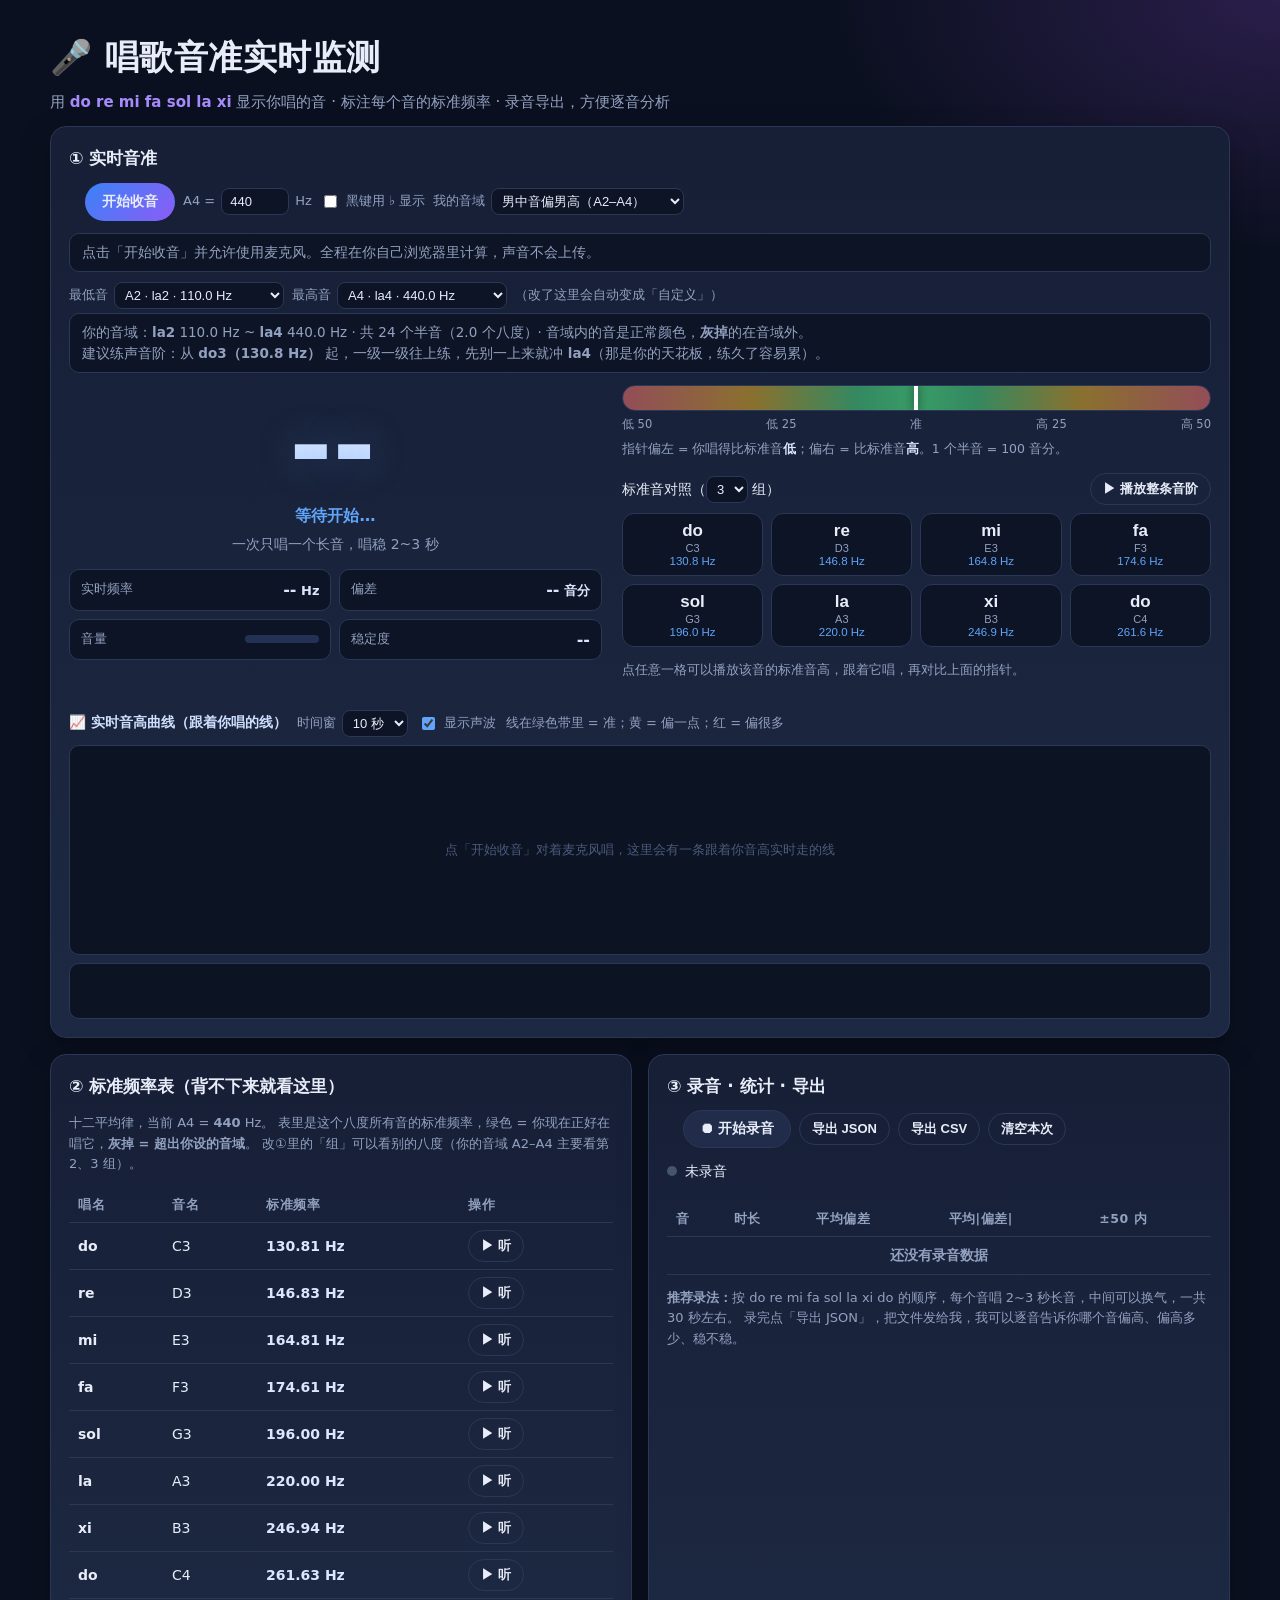
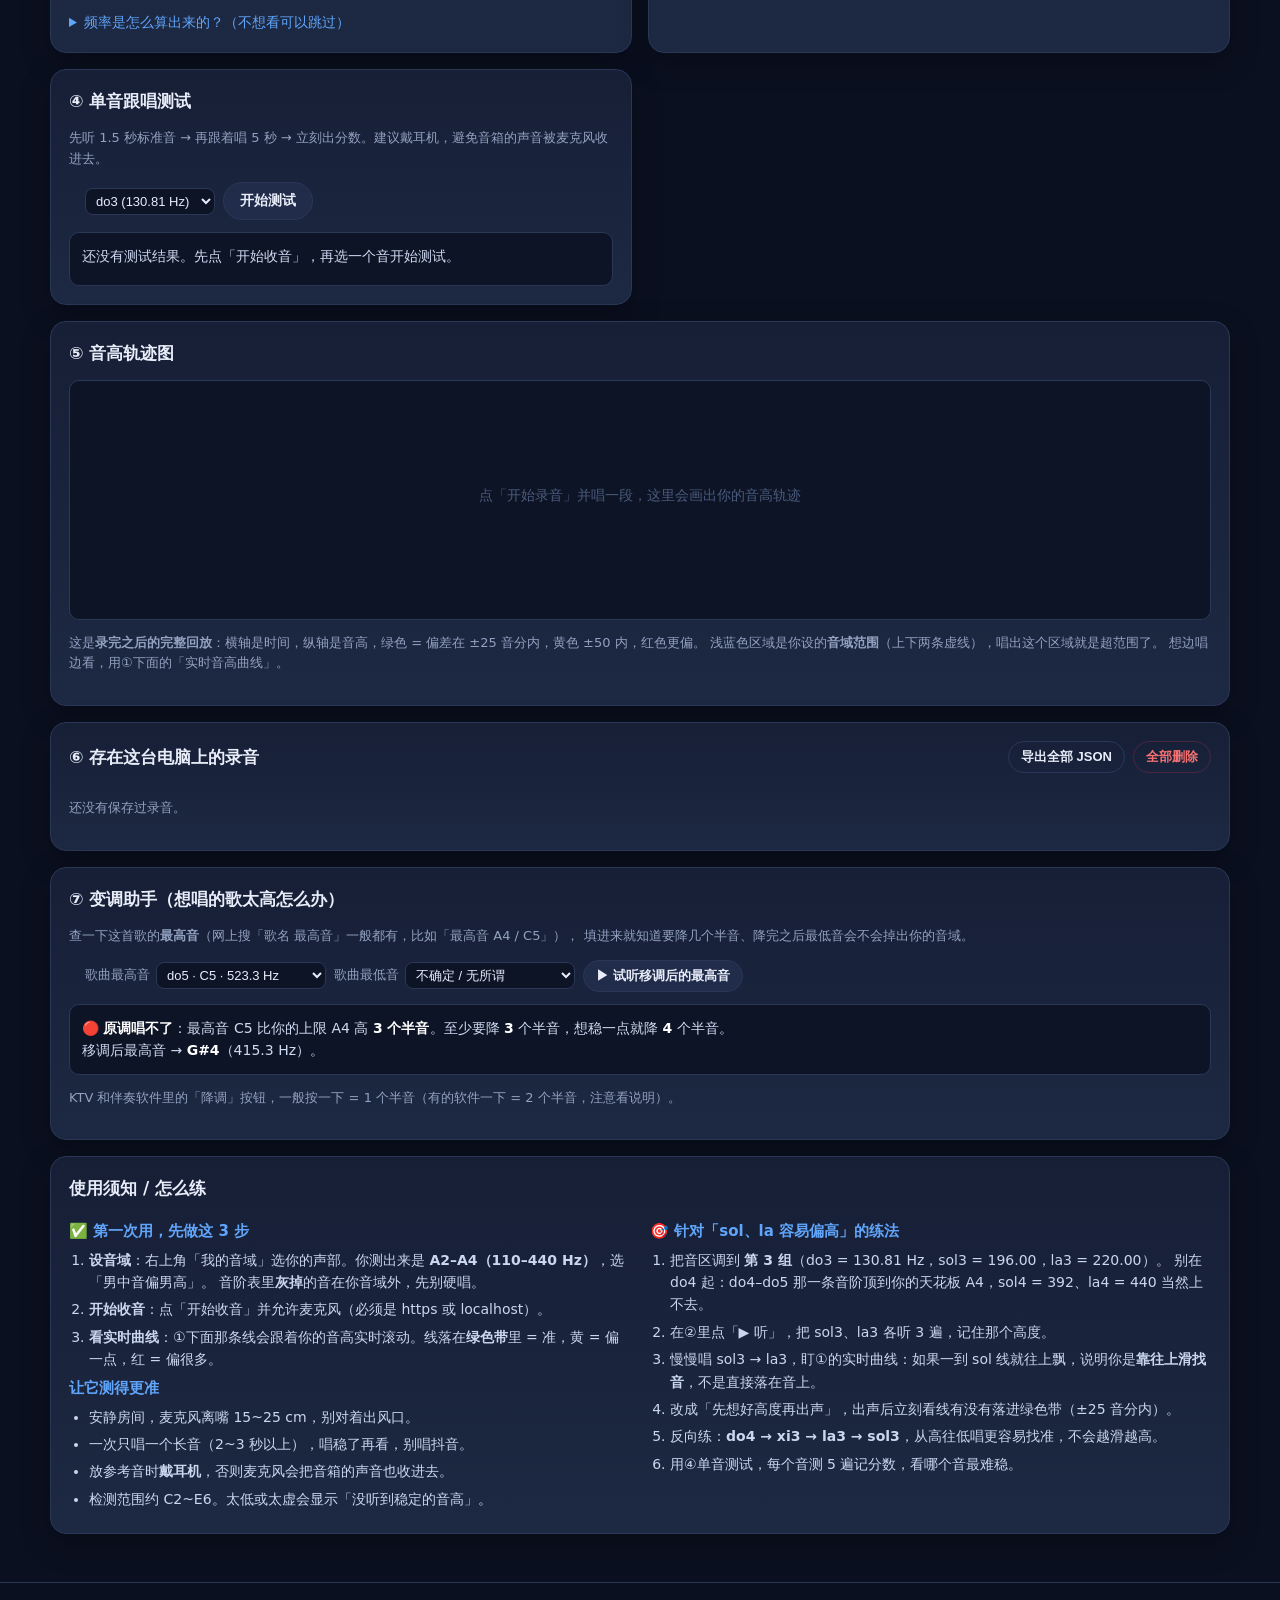
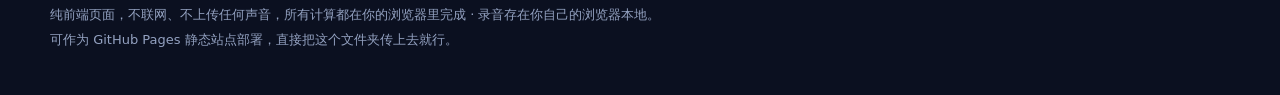
==== index.html @ 67ed0c91 "feat: 变调助手(⑦) + 录音音高范围统计; fix: midiToName 小数返回 NaN" ====
<!doctype html>
<html lang="zh-CN">
<head>
<meta charset="utf-8" />
<meta name="viewport" content="width=device-width, initial-scale=1" />
<title>唱歌音准实时监测 · do re mi 调音器</title>
<meta name="description" content="网页版实时音高检测：用 do re mi fa sol la xi 显示你唱的音、偏差音分和标准频率，可录音、导出数据用于分析音准练习。" />
<link rel="stylesheet" href="style.css" />
</head>
<body>

<header class="site-header">
  <div class="wrap">
    <h1>🎤 唱歌音准实时监测</h1>
    <p class="sub">用 <b>do re mi fa sol la xi</b> 显示你唱的音 · 标注每个音的标准频率 · 录音导出，方便逐音分析</p>
  </div>
</header>

<main class="wrap grid">

  <!-- ============ 实时音准 ============ -->
  <section class="card card--tuner">
    <div class="card-head">
      <h2>① 实时音准</h2>
      <div class="row wrap">
        <button id="micBtn" class="btn btn-primary">开始收音</button>
        <label class="field">A4 = <input id="a4Input" type="number" min="415" max="466" step="1" value="440" /> Hz</label>
        <label class="field checkbox"><input id="flatChk" type="checkbox" /> 黑键用 ♭ 显示</label>
        <label class="field">我的音域 <select id="rangeSel" class="mini-select"></select></label>
      </div>
    </div>

    <p id="micStatus" class="status">点击「开始收音」并允许使用麦克风。全程在你自己浏览器里计算，声音不会上传。</p>

    <div id="rangeCustomRow" class="row wrap range-custom" hidden>
      <label class="field">最低音 <select id="rangeLowSel" class="mini-select"></select></label>
      <label class="field">最高音 <select id="rangeHighSel" class="mini-select"></select></label>
      <span class="muted small">（改了这里会自动变成「自定义」）</span>
    </div>
    <p id="rangeInfo" class="status range-info"></p>

    <div class="tuner-grid">
      <div class="tuner-left">
        <div class="big-note">
          <div class="big-note-main">
            <span id="noteSol" class="sol">--</span>
            <span id="noteOct" class="oct"></span>
          </div>
          <div id="noteLetter" class="letter">等待开始…</div>
          <div id="noteHint" class="hint">一次只唱一个长音，唱稳 2~3 秒</div>
        </div>

        <div class="readouts">
          <div class="readout"><span class="k">实时频率</span><span class="v"><b id="freqVal">--</b> Hz</span></div>
          <div class="readout"><span class="k">偏差</span><span class="v"><b id="centsVal">--</b> 音分</span></div>
          <div class="readout"><span class="k">音量</span><span class="v level"><i id="levelFill"></i></span></div>
          <div class="readout"><span class="k">稳定度</span><span class="v"><b id="confVal">--</b></span></div>
        </div>
      </div>

      <div class="tuner-right">
        <div class="meter">
          <div class="meter-track">
            <div id="needle" class="needle"></div>
          </div>
          <div class="meter-labels"><span>低 50</span><span>低 25</span><span>准</span><span>高 25</span><span>高 50</span></div>
          <p class="meter-tip">指针偏左 = 你唱得比标准音<b>低</b>；偏右 = 比标准音<b>高</b>。1 个半音 = 100 音分。</p>
        </div>

        <div class="ladder-head">
          <span>标准音对照（<select id="octaveSel" class="mini-select"></select> 组）</span>
          <button id="playScaleBtn" class="btn btn-ghost btn-sm">▶ 播放整条音阶</button>
        </div>
        <div id="ladder" class="ladder"></div>
        <p class="muted small">点任意一格可以播放该音的标准音高，跟着它唱，再对比上面的指针。</p>
      </div>
    </div>

    <div class="live-block">
      <div class="live-head">
        <span class="live-title">📈 实时音高曲线（跟着你唱的线）</span>
        <label class="field">时间窗
          <select id="liveWin" class="mini-select">
            <option value="5">5 秒</option>
            <option value="10" selected>10 秒</option>
            <option value="20">20 秒</option>
          </select>
        </label>
        <label class="field checkbox"><input id="scopeChk" type="checkbox" checked /> 显示声波</label>
        <span class="muted small">线在绿色带里 = 准；黄 = 偏一点；红 = 偏很多</span>
      </div>
      <canvas id="liveChart" class="live-chart"></canvas>
      <canvas id="scope" class="scope"></canvas>
    </div>
  </section>

  <!-- ============ 标准频率表 ============ -->
  <section class="card">
    <div class="card-head">
      <h2>② 标准频率表（背不下来就看这里）</h2>
    </div>
    <p class="muted small">十二平均律，当前 A4 = <b id="a4Label">440</b> Hz。
      表里是这个八度所有音的标准频率，绿色 = 你现在正好在唱它，<b>灰掉 = 超出你设的音域</b>。
      改①里的「组」可以看别的八度（你的音域 A2–A4 主要看第 2、3 组）。</p>
    <div class="table-scroll">
      <table class="ref-table">
        <thead><tr><th>唱名</th><th>音名</th><th>标准频率</th><th>操作</th></tr></thead>
        <tbody id="refBody"></tbody>
      </table>
    </div>
    <details class="tip">
      <summary>频率是怎么算出来的？（不想看可以跳过）</summary>
      <p>从 A4 = 440 Hz 出发，每升高一个半音，频率乘以 2 的 1/12 次方（≈1.05946）：</p>
      <p class="mono">f = A4 × 2^((n − 69) / 12)</p>
      <p>其中 n 是 MIDI 音号，中央 C（do）记作 60 号，A4（la）是 69 号。
      所以 <b>do4 = 261.63 Hz</b>，re4 = 293.66 Hz，mi4 = 329.63 Hz，fa4 = 349.23 Hz，
      sol4 = 392.00 Hz，la4 = 440.00 Hz，xi4 = 493.88 Hz，do5 = 523.25 Hz。</p>
      <p>音分（cent）是偏差单位：<b>100 音分 = 1 个半音</b>。
      指针在 ±25 音分以内听起来基本就是准的，±50 音分以内算「接近」。</p>
    </details>
  </section>

  <!-- ============ 录音与统计 ============ -->
  <section class="card">
    <div class="card-head">
      <h2>③ 录音 · 统计 · 导出</h2>
      <div class="row wrap">
        <button id="recBtn" class="btn">⏺ 开始录音</button>
        <button id="jsonBtn" class="btn btn-ghost btn-sm">导出 JSON</button>
        <button id="csvBtn" class="btn btn-ghost btn-sm">导出 CSV</button>
        <button id="clearBtn" class="btn btn-ghost btn-sm">清空本次</button>
      </div>
    </div>

    <div class="rec-status">
      <span id="recDot" class="dot"></span>
      <span id="recText">未录音</span>
      <span id="recCount" class="muted"></span>
    </div>

    <div id="summary" class="summary"></div>

    <div class="table-scroll">
      <table class="stat-table">
        <thead><tr><th>音</th><th>时长</th><th>平均偏差</th><th>平均|偏差|</th><th>±50 内</th></tr></thead>
        <tbody id="statBody"><tr><td colspan="5" class="muted center">还没有录音数据</td></tr></tbody>
      </table>
    </div>

    <p id="statHint" class="muted small"></p>

    <p class="muted small">
      <b>推荐录法：</b>按 do re mi fa sol la xi do 的顺序，每个音唱 2~3 秒长音，中间可以换气，一共 30 秒左右。
      录完点「导出 JSON」，把文件发给我，我可以逐音告诉你哪个音偏高、偏高多少、稳不稳。
    </p>
  </section>

  <!-- ============ 单音跟唱测试 ============ -->
  <section class="card">
    <div class="card-head">
      <h2>④ 单音跟唱测试</h2>
    </div>
    <p class="muted small">先听 1.5 秒标准音 → 再跟着唱 5 秒 → 立刻出分数。建议戴耳机，避免音箱的声音被麦克风收进去。</p>
    <div class="row wrap">
      <select id="pracSel" class="mini-select"></select>
      <button id="pracBtn" class="btn">开始测试</button>
    </div>
    <div id="pracResult" class="prac-result">还没有测试结果。先点「开始收音」，再选一个音开始测试。</div>
  </section>

  <!-- ============ 轨迹图 ============ -->
  <section class="card card--wide">
    <div class="card-head">
      <h2>⑤ 音高轨迹图</h2>
      <span id="chartInfo" class="muted small"></span>
    </div>
    <canvas id="chart" class="chart"></canvas>
    <p class="muted small">这是<b>录完之后的完整回放</b>：横轴是时间，纵轴是音高，绿色 = 偏差在 ±25 音分内，黄色 ±50 内，红色更偏。
      浅蓝色区域是你设的<b>音域范围</b>（上下两条虚线），唱出这个区域就是超范围了。
      想边唱边看，用①下面的「实时音高曲线」。</p>
  </section>

  <!-- ============ 本地记录 ============ -->
  <section class="card card--wide">
    <div class="card-head">
      <h2>⑥ 存在这台电脑上的录音</h2>
      <div class="row">
        <button id="dlAllBtn" class="btn btn-ghost btn-sm">导出全部 JSON</button>
        <button id="delAllBtn" class="btn btn-ghost btn-sm danger">全部删除</button>
      </div>
    </div>
    <div id="sessions" class="sessions"></div>
  </section>

  <!-- ============ 变调助手 ============ -->
  <section class="card card--wide">
    <div class="card-head">
      <h2>⑦ 变调助手（想唱的歌太高怎么办）</h2>
    </div>
    <p class="muted small">查一下这首歌的<b>最高音</b>（网上搜「歌名 最高音」一般都有，比如「最高音 A4 / C5」），
      填进来就知道要降几个半音、降完之后最低音会不会掉出你的音域。</p>
    <div class="row wrap">
      <label class="field">歌曲最高音 <select id="songHighSel" class="mini-select"></select></label>
      <label class="field">歌曲最低音 <select id="songLowSel" class="mini-select"></select></label>
      <button id="shiftPlayBtn" class="btn btn-sm">▶ 试听移调后的最高音</button>
    </div>
    <div id="shiftOut" class="prac-result">先在上面选这首歌的最高音。</div>
    <p class="muted small">KTV 和伴奏软件里的「降调」按钮，一般按一下 = 1 个半音（有的软件一下 = 2 个半音，注意看说明）。</p>
  </section>

  <!-- ============ 说明 ============ -->
  <section class="card card--wide">
    <div class="card-head"><h2>使用须知 / 怎么练</h2></div>
    <div class="cols">
      <div>
        <h3>✅ 第一次用，先做这 3 步</h3>
        <ol>
          <li><b>设音域</b>：右上角「我的音域」选你的声部。你测出来是 <b>A2–A4（110–440 Hz）</b>，选「男中音偏男高」。
              音阶表里<b>灰掉</b>的音在你音域外，先别硬唱。</li>
          <li><b>开始收音</b>：点「开始收音」并允许麦克风（必须是 https 或 localhost）。</li>
          <li><b>看实时曲线</b>：①下面那条线会跟着你的音高实时滚动。线落在<b>绿色带</b>里 = 准，黄 = 偏一点，红 = 偏很多。</li>
        </ol>
        <h3>让它测得更准</h3>
        <ul>
          <li>安静房间，麦克风离嘴 15~25 cm，别对着出风口。</li>
          <li>一次只唱一个长音（2~3 秒以上），唱稳了再看，别唱抖音。</li>
          <li>放参考音时<b>戴耳机</b>，否则麦克风会把音箱的声音也收进去。</li>
          <li>检测范围约 C2~E6。太低或太虚会显示「没听到稳定的音高」。</li>
        </ul>
      </div>
      <div>
        <h3>🎯 针对「sol、la 容易偏高」的练法</h3>
        <ol>
          <li>把音区调到 <b>第 3 组</b>（do3 = 130.81 Hz，sol3 = 196.00，la3 = 220.00）。
              别在 do4 起：do4–do5 那一条音阶顶到你的天花板 A4，sol4 = 392、la4 = 440 当然上不去。</li>
          <li>在②里点「▶ 听」，把 sol3、la3 各听 3 遍，记住那个高度。</li>
          <li>慢慢唱 sol3 → la3，盯①的实时曲线：如果一到 sol 线就往上飘，说明你是<b>靠往上滑找音</b>，不是直接落在音上。</li>
          <li>改成「先想好高度再出声」，出声后立刻看线有没有落进绿色带（±25 音分内）。</li>
          <li>反向练：<b>do4 → xi3 → la3 → sol3</b>，从高往低唱更容易找准，不会越滑越高。</li>
          <li>用④单音测试，每个音测 5 遍记分数，看哪个音最难稳。</li>
        </ol>
      </div>
    </div>
  </section>

</main>

<footer class="site-footer">
  <div class="wrap">
    <p>纯前端页面，不联网、不上传任何声音，所有计算都在你的浏览器里完成 · 录音存在你自己的浏览器本地。</p>
    <p class="muted small">可作为 GitHub Pages 静态站点部署，直接把这个文件夹传上去就行。</p>
  </div>
</footer>

<script src="js/pitch.js"></script>
<script src="js/app.js"></script>
</body>
</html>
---- style.css ----
/* ===== 基础 ===== */
:root {
  --bg: #0b1020;
  --bg-soft: #121a2e;
  --card: #161f36;
  --card-2: #1d2842;
  --line: #2b3757;
  --text: #e8edf9;
  --muted: #93a1c0;
  --ok: #4ade80;
  --warn: #fbbf24;
  --bad: #f87171;
  --accent: #60a5fa;
  --accent-2: #a78bfa;
  --radius: 16px;
}
* { box-sizing: border-box; }
html, body { margin: 0; padding: 0; }
body {
  background: radial-gradient(1200px 600px at 15% -10%, #1c2950 0%, transparent 55%),
              radial-gradient(900px 500px at 100% 0%, #2a1e4a 0%, transparent 50%),
              var(--bg);
  color: var(--text);
  font-family: "Segoe UI", "Microsoft YaHei", system-ui, -apple-system, "PingFang SC", sans-serif;
  line-height: 1.6;
  -webkit-text-size-adjust: 100%;
}
.wrap { width: min(1180px, 100% - 32px); margin-inline: auto; }

.site-header { padding: 30px 0 12px; }
.site-header h1 { margin: 0 0 6px; font-size: clamp(22px, 3.4vw, 34px); letter-spacing: .5px; }
.site-header .sub { margin: 0; color: var(--muted); font-size: 15px; }
.site-header .sub b { color: var(--accent-2); }

.grid { display: grid; grid-template-columns: repeat(2, minmax(0, 1fr)); gap: 16px; padding-bottom: 40px; }
.card--tuner { grid-column: 1 / -1; }
.card--wide { grid-column: 1 / -1; }

.card {
  background: linear-gradient(180deg, var(--card) 0%, var(--card-2) 100%);
  border: 1px solid var(--line);
  border-radius: var(--radius);
  padding: 18px;
  box-shadow: 0 10px 30px rgba(0, 0, 0, .28);
}
.card-head { display: flex; align-items: center; justify-content: space-between; gap: 10px; flex-wrap: wrap; margin-bottom: 12px; }
.card-head h2 { margin: 0; font-size: 17px; }
h3 { font-size: 15px; margin: 4px 0 6px; color: var(--accent); }

.row { display: flex; align-items: center; gap: 8px; }
.row.wrap { flex-wrap: wrap; }
.muted { color: var(--muted); }
.small { font-size: 13px; }
.center { text-align: center; }
.mono { font-family: ui-monospace, Consolas, monospace; background: #0d1425; padding: 8px 10px; border-radius: 8px; }

/* ===== 按钮 / 输入 ===== */
.btn {
  appearance: none; border: 1px solid var(--line); background: #202c4a; color: var(--text);
  padding: 9px 16px; border-radius: 999px; font-size: 14px; font-weight: 600; cursor: pointer;
  transition: .16s; white-space: nowrap;
}

.btn:hover { background: #2a3757; transform: translateY(-1px); }
.btn:active { transform: translateY(0); }
.btn:disabled { opacity: .5; cursor: not-allowed; transform: none; }
.btn-primary { background: linear-gradient(135deg, #3b82f6, #8b5cf6); border-color: transparent; }
.btn-primary:hover { background: linear-gradient(135deg, #4f8df8, #9a72f8); }
.btn-primary.on { background: linear-gradient(135deg, #ef4444, #f97316); }
.btn-ghost { background: transparent; }
.btn-ghost:hover { background: #223054; }
.btn-sm { padding: 6px 12px; font-size: 13px; }
.btn.danger { color: var(--bad); border-color: #4a2740; }
button.recording { background: linear-gradient(135deg, #ef4444, #f97316); border-color: transparent; }

.field { font-size: 13px; color: var(--muted); display: inline-flex; align-items: center; gap: 6px; }
.field input[type="number"] {
  width: 68px; background: #0d1425; border: 1px solid var(--line); color: var(--text);
  border-radius: 8px; padding: 5px 8px; font-size: 13px;
}
.field.checkbox { cursor: pointer; }
input[type="checkbox"] { accent-color: var(--accent); }
select {
  background: #0d1425; border: 1px solid var(--line); color: var(--text);
  border-radius: 8px; padding: 6px 8px; font-size: 14px;
}
.mini-select { padding: 4px 6px; font-size: 13px; }
.tip { margin-top: 12px; }
.tip summary { cursor: pointer; color: var(--accent); font-size: 14px; }
.tip p { margin: 8px 0; font-size: 14px; color: #c7d2e8; }

/* ===== 音准区 ===== */
.status {
  margin: 0 0 12px; font-size: 13.5px; color: var(--muted);
  background: #0d1425; border: 1px solid var(--line); border-radius: 10px; padding: 8px 12px;
}
.tuner-grid { display: grid; grid-template-columns: minmax(0, 0.95fr) minmax(0, 1.05fr); gap: 20px; }
.big-note { text-align: center; padding: 8px 0 4px; }
.big-note-main { display: flex; align-items: baseline; justify-content: center; gap: 6px; }
.sol {
  font-size: clamp(58px, 12vw, 104px); font-weight: 800; line-height: 1;
  background: linear-gradient(180deg, #ffffff, #9fc4ff);
  -webkit-background-clip: text; background-clip: text; color: transparent;
  text-shadow: 0 0 42px rgba(96, 165, 250, .28);
}
.oct { font-size: clamp(20px, 4vw, 34px); color: var(--muted); font-weight: 700; }
.letter { font-size: 16px; color: var(--accent); font-weight: 600; margin-top: 6px; }
.hint { font-size: 14px; color: var(--muted); margin-top: 4px; min-height: 22px; }

.readouts { display: grid; grid-template-columns: 1fr 1fr; gap: 8px; margin-top: 10px; }
.readout {
  background: #0d1425; border: 1px solid var(--line); border-radius: 10px;
  padding: 7px 11px; display: flex; justify-content: space-between; align-items: center; font-size: 13px;
}
.readout .k { color: var(--muted); }
.readout .v { font-weight: 700; color: #dbe6ff; }
.readout .v b { font-size: 16px; }
#centsVal.v-ok, .v-ok { color: var(--ok) !important; }
#centsVal.v-warn, .v-warn { color: var(--warn) !important; }
#centsVal.v-bad, .v-bad { color: var(--bad) !important; }
.level { display: inline-block; width: 74px; height: 8px; background: #223154; border-radius: 999px; overflow: hidden; }
.level i { display: block; height: 100%; width: 0%; background: #64748b; transition: width .08s linear, background .2s; }

/* 指针表 */
.meter { margin-bottom: 14px; }
.meter-track {
  position: relative; height: 26px; border-radius: 999px; border: 1px solid var(--line);
  background: linear-gradient(90deg,
     rgba(248,113,113,.55) 0%, rgba(251,191,36,.5) 22%, rgba(74,222,128,.55) 40%,
     rgba(74,222,128,.65) 50%, rgba(74,222,128,.55) 60%, rgba(251,191,36,.5) 78%, rgba(248,113,113,.55) 100%);
  overflow: hidden;
}
.meter-track::after {
  content: ""; position: absolute; left: 50%; top: 0; bottom: 0; width: 2px;
  background: rgba(255,255,255,.75); transform: translateX(-50%);
}
.needle {
  position: absolute; top: -3px; bottom: -3px; width: 4px; border-radius: 4px;
  background: #fff; box-shadow: 0 0 10px rgba(0,0,0,.6); left: 50%; transform: translateX(-50%);
  transition: left .09s linear, background .18s;
}
.needle.ok { background: var(--ok); }
.needle.warn { background: var(--warn); }
.needle.bad { background: var(--bad); }
.meter-labels { display: flex; justify-content: space-between; font-size: 11.5px; color: var(--muted); margin-top: 4px; }
.meter-tip { font-size: 12.5px; color: var(--muted); margin: 6px 0 0; }
.meter-tip b { color: #dbe6ff; }

/* 音阶格子 */
.ladder-head { display: flex; align-items: center; justify-content: space-between; gap: 8px; flex-wrap: wrap; font-size: 14px; margin-bottom: 8px; }
.ladder { display: grid; grid-template-columns: repeat(4, minmax(0, 1fr)); gap: 8px; }
.lad {
  cursor: pointer; border: 1px solid var(--line); background: #0d1425; color: var(--text);
  border-radius: 12px; padding: 8px 4px; display: flex; flex-direction: column; align-items: center; gap: 1px;
  transition: .15s;
}
.lad b { font-size: 17px; line-height: 1.1; }
.lad span { font-size: 11px; color: var(--muted); }
.lad em { font-size: 11.5px; color: var(--accent); font-style: normal; }
.lad:hover { background: #16223d; border-color: var(--accent); transform: translateY(-2px); }
.lad.on {
  background: linear-gradient(160deg, rgba(74,222,128,.22), rgba(96,165,250,.16));
  border-color: var(--ok); box-shadow: 0 0 0 1px rgba(74,222,128,.35), 0 6px 18px rgba(74,222,128,.14);
}
.lad.flash { border-color: var(--accent-2); }

/* ===== 表格 ===== */
.table-scroll { overflow-x: auto; margin-top: 10px; }
table { width: 100%; border-collapse: collapse; font-size: 14px; }
th, td { text-align: left; padding: 7px 9px; border-bottom: 1px solid var(--line); white-space: nowrap; }
th { color: var(--muted); font-weight: 600; font-size: 12.5px; text-transform: uppercase; letter-spacing: .04em; }
tr.on td { background: rgba(74,222,128,.14); }
.ref-table td:nth-child(3) { font-variant-numeric: tabular-nums; color: #dbe6ff; font-weight: 600; }
.stat-table td:first-child { font-weight: 700; }

.bar { display: inline-block; vertical-align: middle; width: 68px; height: 8px; border-radius: 999px; background: #223154; position: relative; overflow: hidden; }
.bar i { position: absolute; top: 0; bottom: 0; }

/* ===== 录音 ===== */
.rec-status { display: flex; align-items: center; gap: 8px; font-size: 14px; margin-bottom: 10px; }
.dot { width: 10px; height: 10px; border-radius: 50%; background: #475569; display: inline-block; }
.dot.live { background: var(--bad); box-shadow: 0 0 0 0 rgba(248,113,113,.7); animation: pulse 1.4s infinite; }
@keyframes pulse { 0% { box-shadow: 0 0 0 0 rgba(248,113,113,.65);} 100% { box-shadow: 0 0 0 12px rgba(248,113,113,0);} }

.summary { display: grid; grid-template-columns: repeat(auto-fit, minmax(110px, 1fr)); gap: 8px; margin-bottom: 10px; }
.sum-item { background: #0d1425; border: 1px solid var(--line); border-radius: 10px; padding: 8px 10px; }
.sum-item .k { font-size: 11.5px; color: var(--muted); display: block; }
.sum-item .v { font-size: 17px; font-weight: 700; }
.sum-item .v.good { color: var(--ok); }
.sum-item .v.warn { color: var(--warn); }
.sum-item .v.bad { color: var(--bad); }

.prac-result {
  margin-top: 12px; background: #0d1425; border: 1px solid var(--line); border-radius: 10px;
  padding: 12px; font-size: 14px; color: #cfdaf3; min-height: 54px;
}
.prac-result .score { font-size: 26px; font-weight: 800; color: var(--accent-2); }
.prac-result b { color: #fff; }

.chart { width: 100%; height: 240px; display: block; border-radius: 10px; background: #0d1425; border: 1px solid var(--line); }

/* ===== 本地记录 ===== */
.sessions { display: grid; gap: 8px; }
.session-item {
  display: flex; align-items: center; justify-content: space-between; gap: 10px; flex-wrap: wrap;
  background: #0d1425; border: 1px solid var(--line); border-radius: 10px; padding: 9px 12px; font-size: 13.5px;
}
.session-item .meta { color: var(--muted); font-size: 12.5px; }

.cols { display: grid; grid-template-columns: 1fr 1fr; gap: 20px; }
.cols ul, .cols ol { margin: 0; padding-left: 20px; font-size: 14px; color: #cbd6ef; }
.cols li { margin: 5px 0; }

.site-footer { border-top: 1px solid var(--line); padding: 18px 0 40px; margin-top: 8px; }
.site-footer p { margin: 4px 0; font-size: 13px; color: var(--muted); }

@media (max-width: 860px) {
  .grid { grid-template-columns: minmax(0, 1fr); }
  .tuner-grid { grid-template-columns: minmax(0, 1fr); }
  .cols { grid-template-columns: minmax(0, 1fr); }
  .ladder { grid-template-columns: repeat(4, minmax(0, 1fr)); }
  .chart { height: 200px; }
}
@media (max-width: 420px) {
  .readouts { grid-template-columns: 1fr; }
  .ladder { grid-template-columns: repeat(2, minmax(0, 1fr)); }
}
/* ===== 音域相关 ===== */
.range-info { margin-top: -4px; line-height: 1.55; }
.range-custom { margin: -2px 0 8px; }
.lad.out { opacity: .42; }
.lad.out:hover { opacity: .8; }
.out-tag { font-size: 10px; color: var(--bad); font-style: normal; line-height: 1.2; }
tr.out td { opacity: .42; }

/* ===== 实时音高曲线 / 声波 ===== */
.live-block { margin-top: 16px; }
.live-head { display: flex; align-items: center; gap: 10px; flex-wrap: wrap; margin-bottom: 8px; font-size: 13.5px; }
.live-title { font-weight: 600; color: #cfe0ff; }
.live-chart { width: 100%; height: 210px; display: block; border-radius: 10px; background: #0c1322; border: 1px solid var(--line); }
.scope { width: 100%; height: 56px; display: block; margin-top: 8px; border-radius: 10px; background: #0c1322; border: 1px solid var(--line); }
.scope.hidden { display: none; }
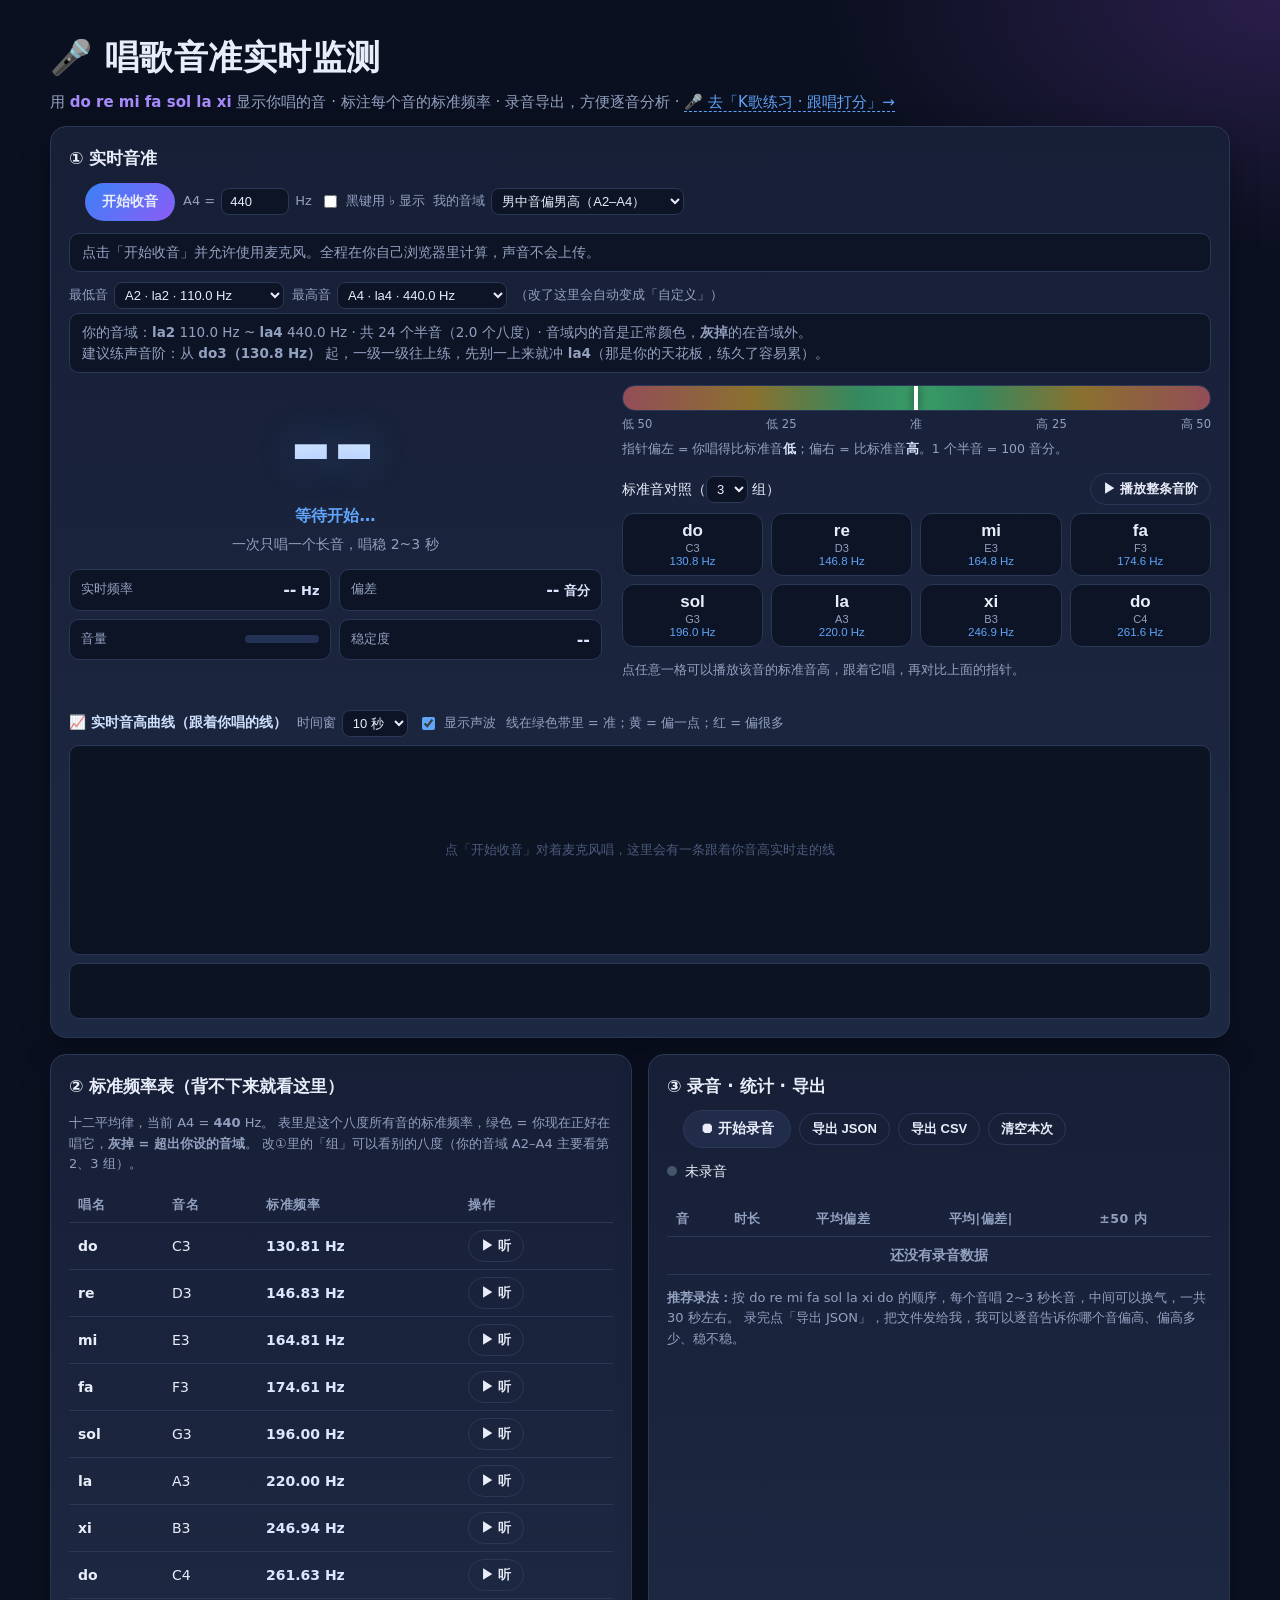
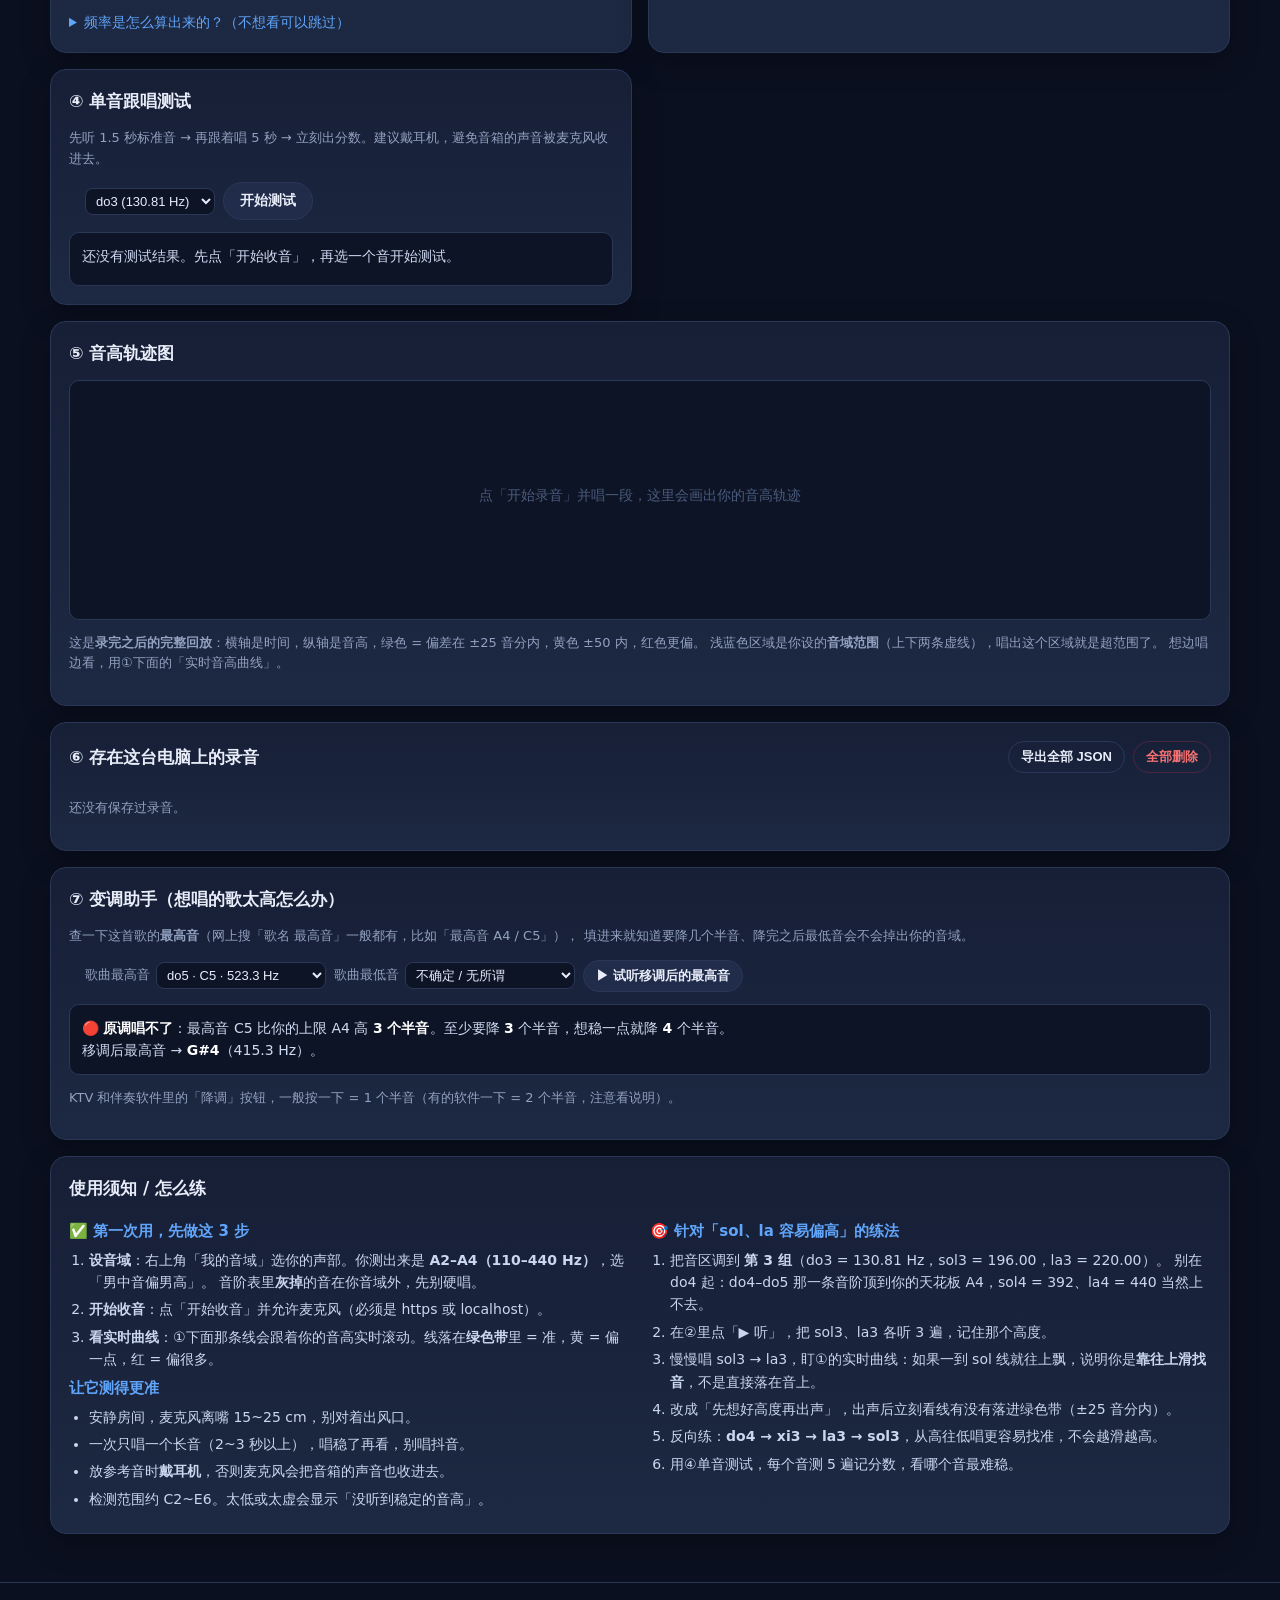
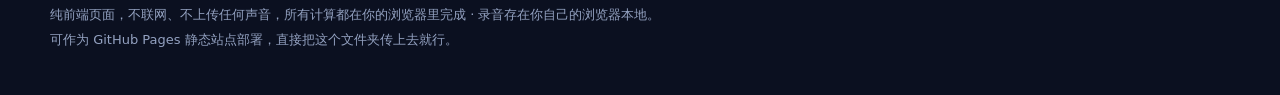
==== commit fdf5b766: "feat: K歌练习页 karaoke.html（曲库/自动移调/跟唱打分/导出/自由练习）" ====
--- a/index.html
+++ b/index.html
@@ -12,7 +12,8 @@
 <header class="site-header">
   <div class="wrap">
     <h1>🎤 唱歌音准实时监测</h1>
-    <p class="sub">用 <b>do re mi fa sol la xi</b> 显示你唱的音 · 标注每个音的标准频率 · 录音导出，方便逐音分析</p>
+    <p class="sub">用 <b>do re mi fa sol la xi</b> 显示你唱的音 · 标注每个音的标准频率 · 录音导出，方便逐音分析
+      · <a class="back" href="karaoke.html">🎤 去「K歌练习 · 跟唱打分」→</a></p>
   </div>
 </header>
 
--- a/style.css
+++ b/style.css
@@ -239,4 +239,7 @@
 .live-title { font-weight: 600; color: #cfe0ff; }
 .live-chart { width: 100%; height: 210px; display: block; border-radius: 10px; background: #0c1322; border: 1px solid var(--line); }
 .scope { width: 100%; height: 56px; display: block; margin-top: 8px; border-radius: 10px; background: #0c1322; border: 1px solid var(--line); }
-.scope.hidden { display: none; }+.scope.hidden { display: none; }
+/* 页面互跳链接 */
+.back { color: var(--accent); text-decoration: none; border-bottom: 1px dashed var(--accent); }
+.back:hover { color: #fff; }
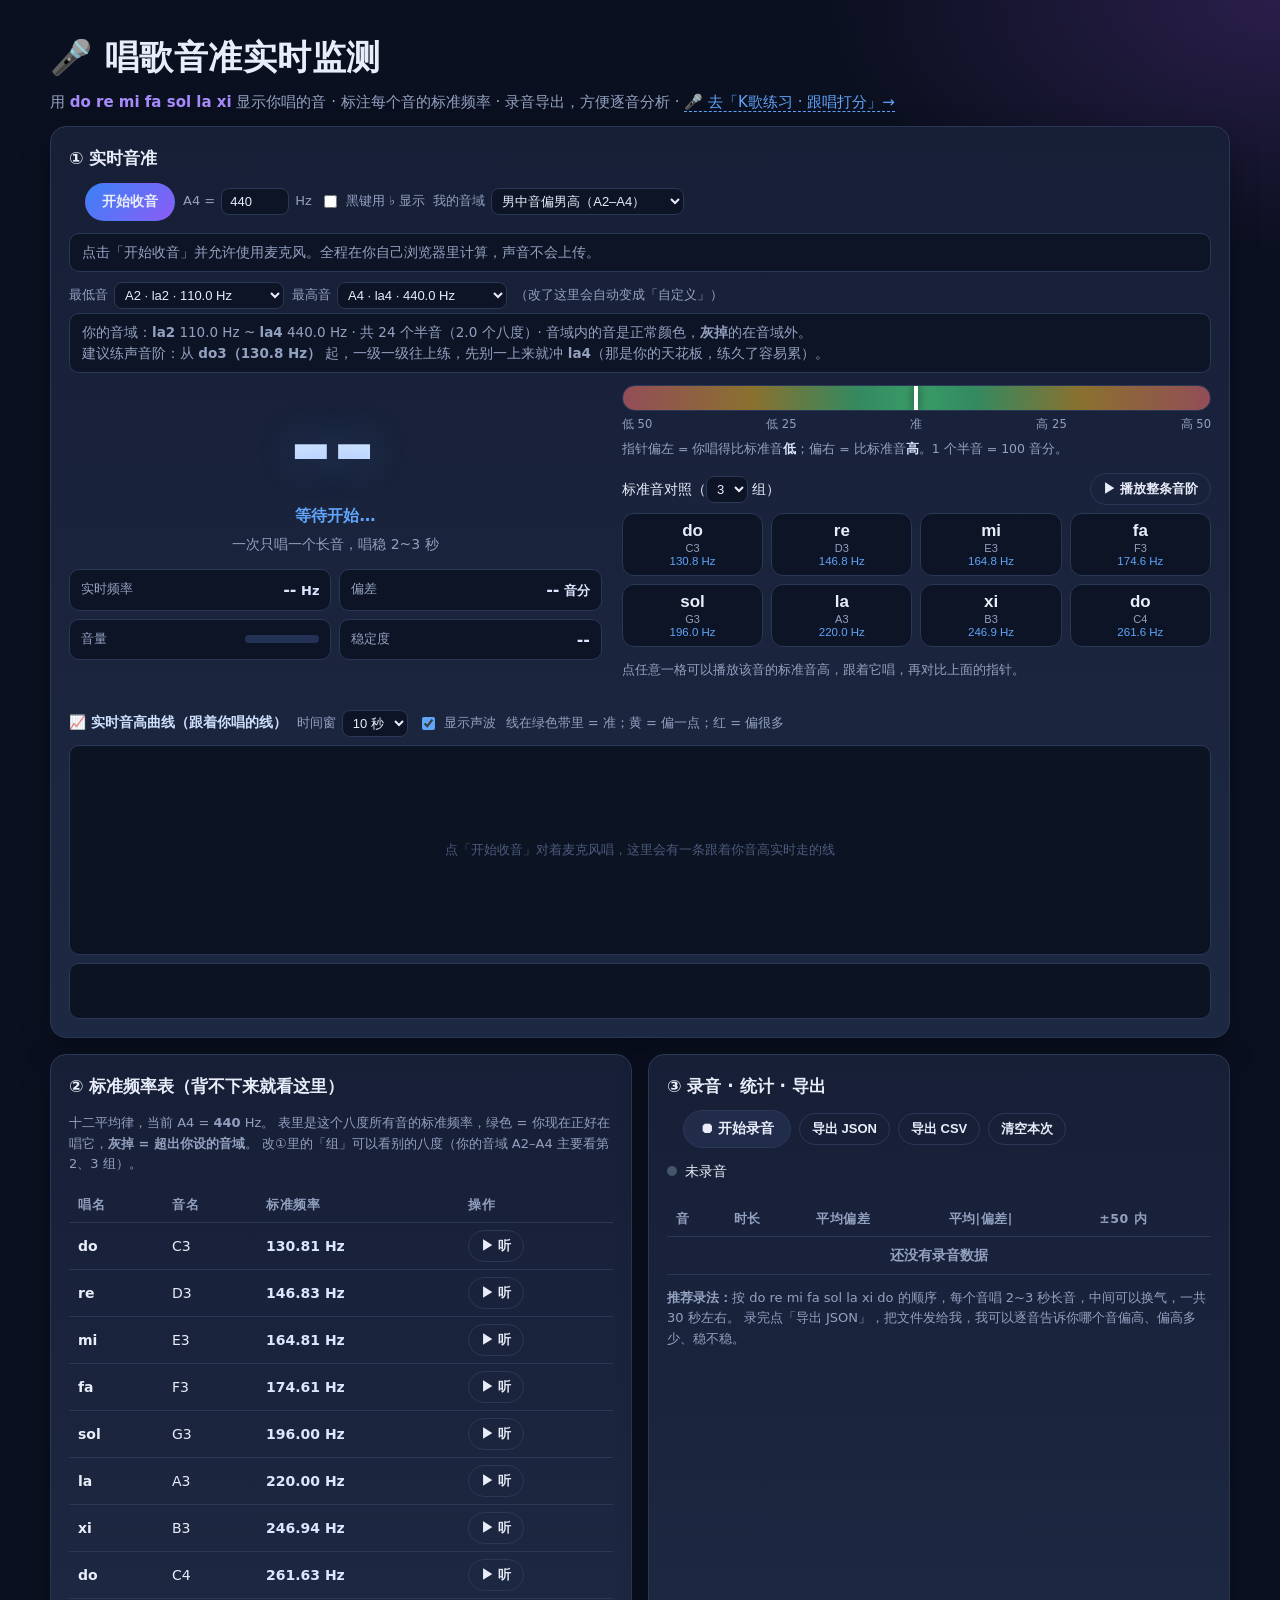
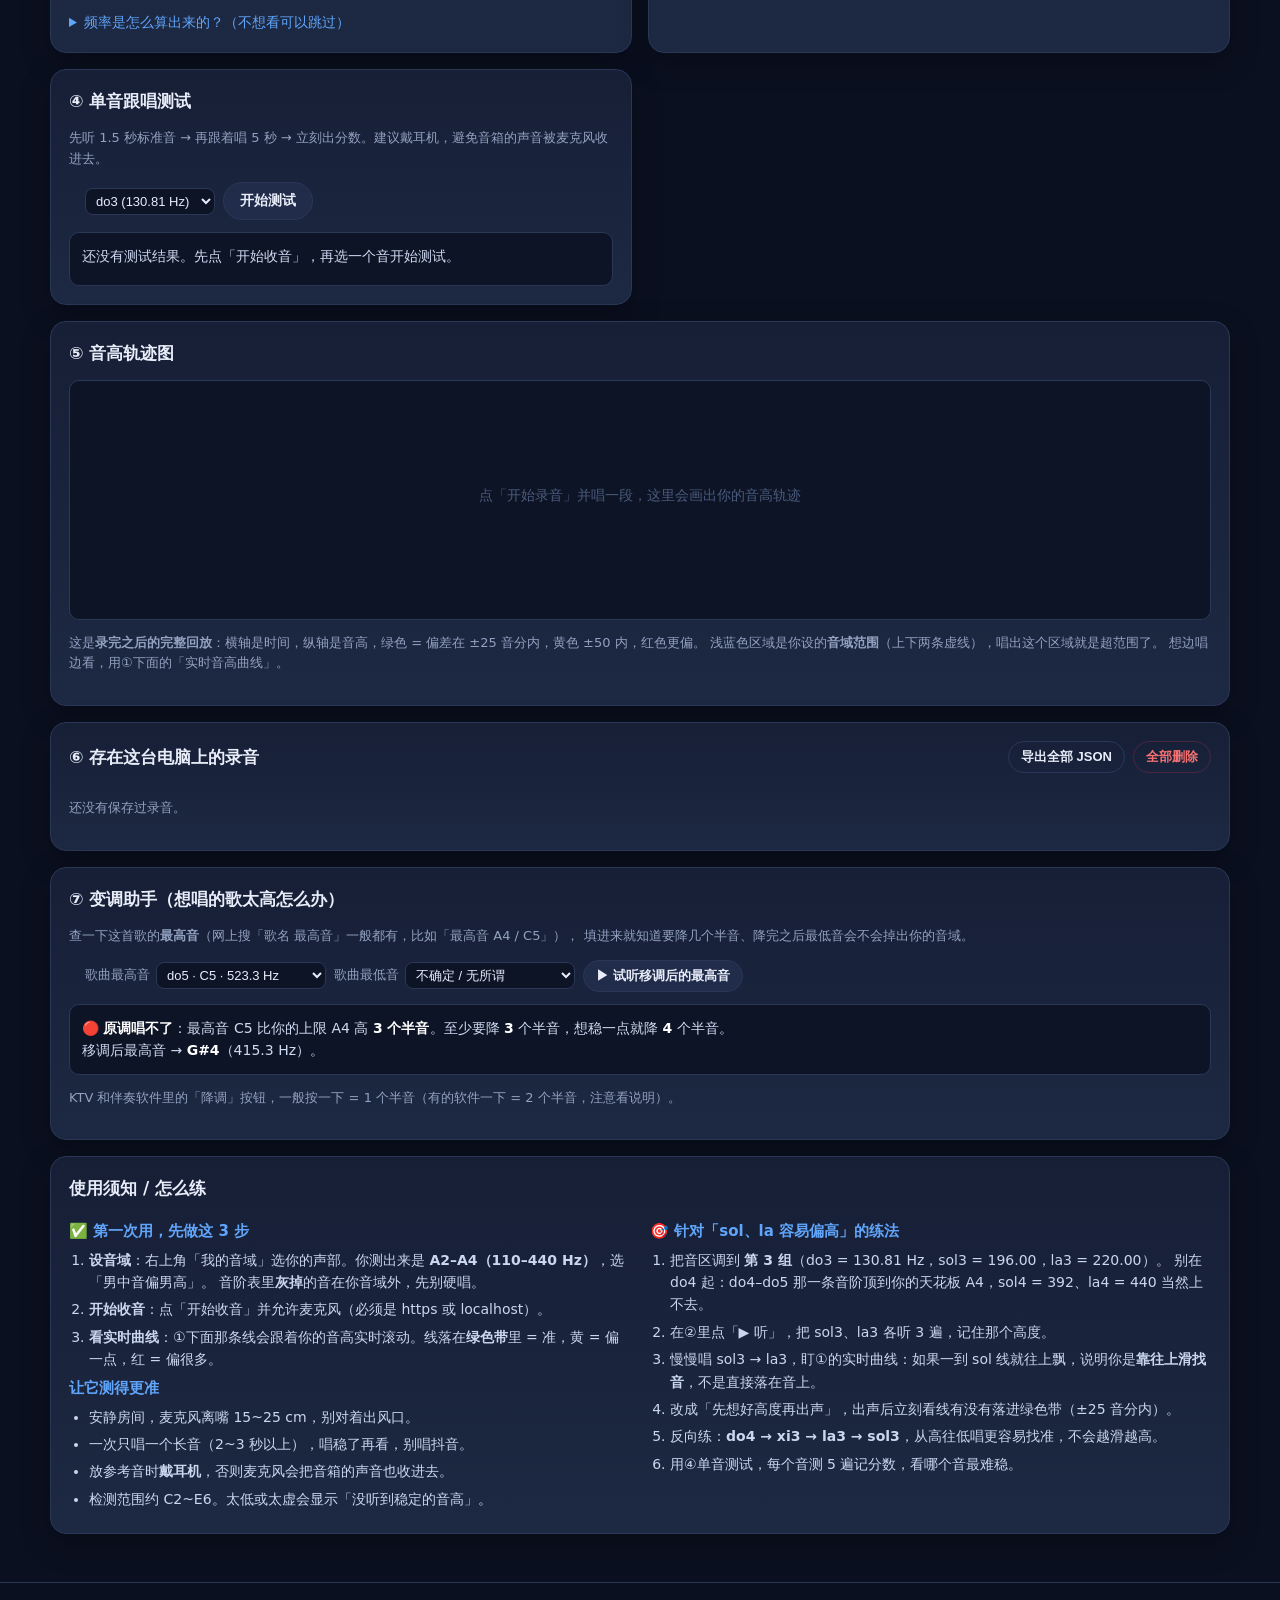
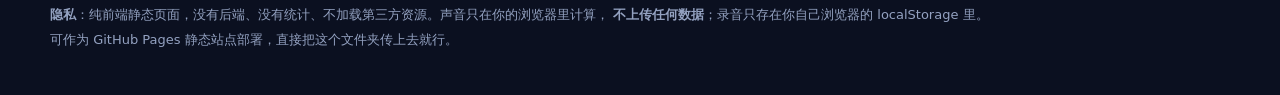
==== commit a33943c0: "feat: 人声分离脚本(Demucs) + Pages 自动部署 + 隐私声明; tools/ncmdump 回归仓库(附 MIT 出处); 只挡数据不挡工具" ====
--- a/index.html
+++ b/index.html
@@ -248,7 +248,8 @@
 
 <footer class="site-footer">
   <div class="wrap">
-    <p>纯前端页面，不联网、不上传任何声音，所有计算都在你的浏览器里完成 · 录音存在你自己的浏览器本地。</p>
+    <p><b>隐私</b>：纯前端静态页面，没有后端、没有统计、不加载第三方资源。声音只在你的浏览器里计算，
+      <b>不上传任何数据</b>；录音只存在你自己浏览器的 localStorage 里。</p>
     <p class="muted small">可作为 GitHub Pages 静态站点部署，直接把这个文件夹传上去就行。</p>
   </div>
 </footer>
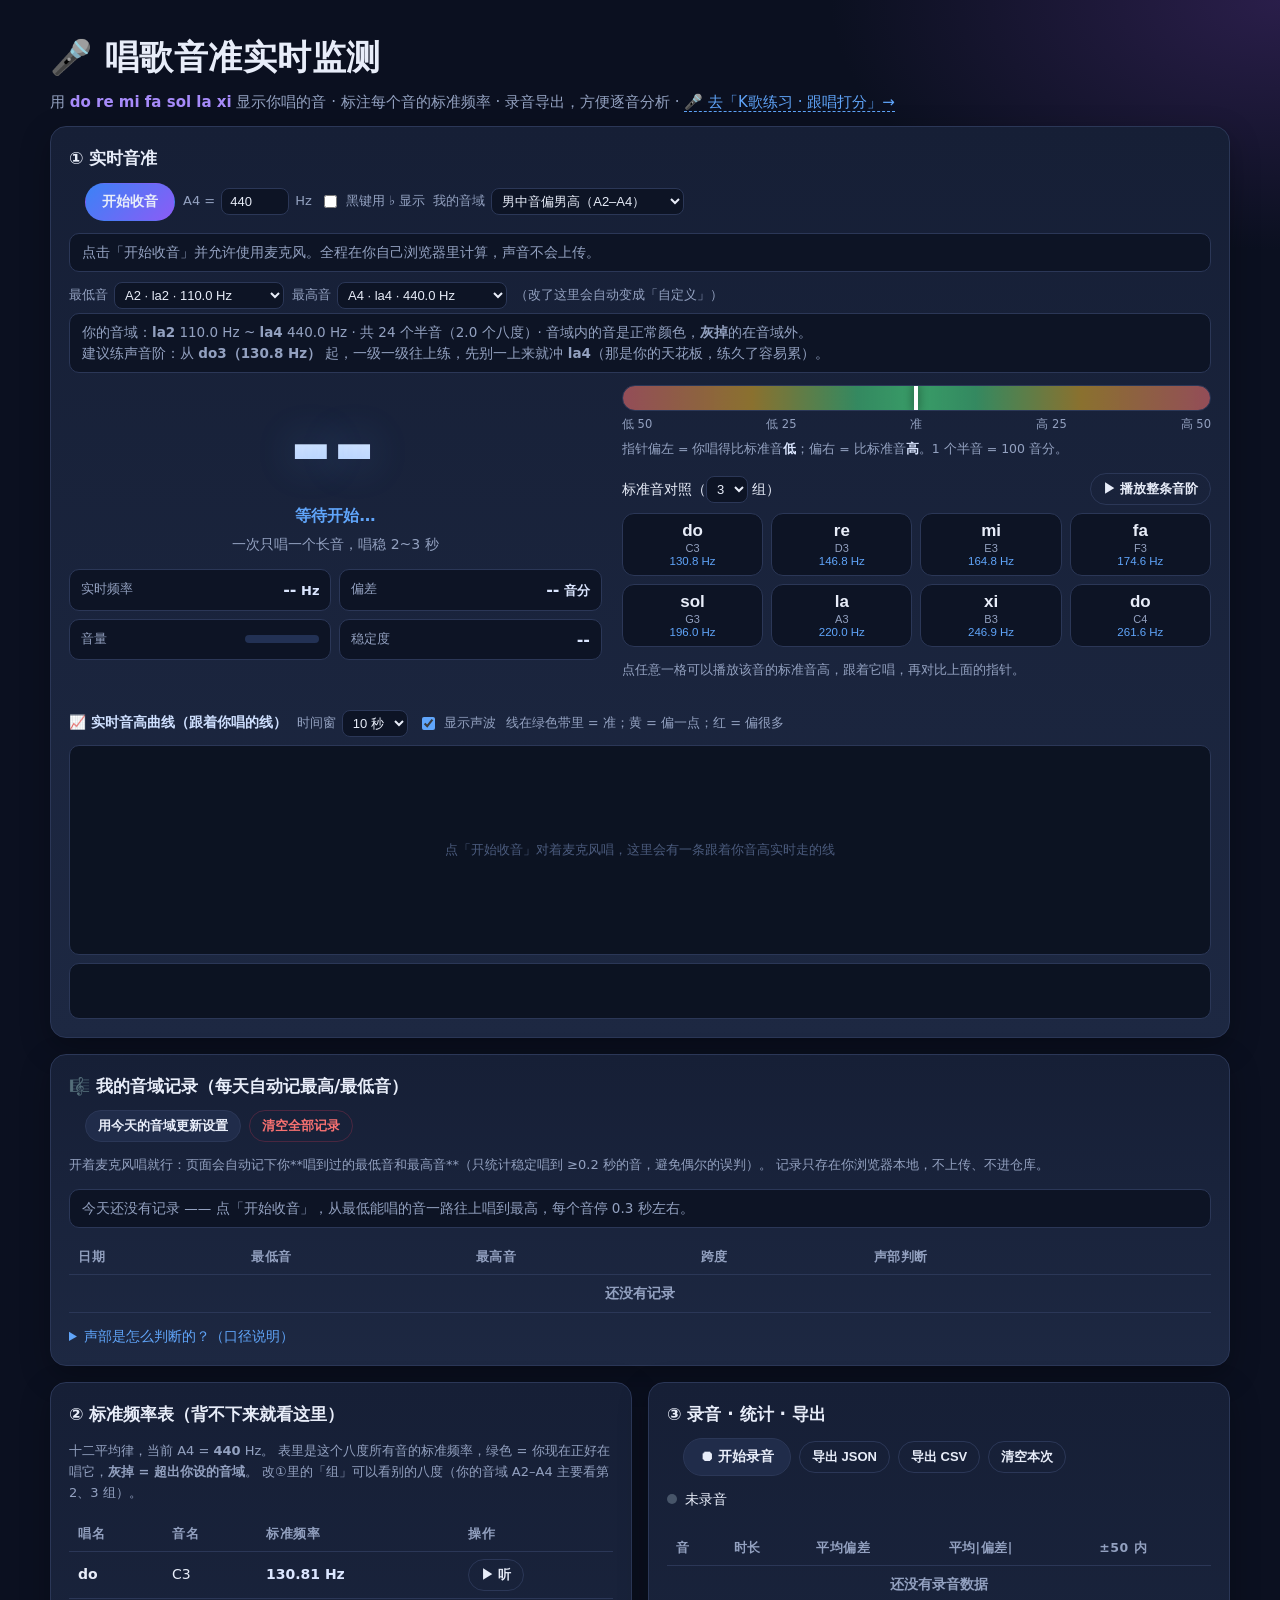
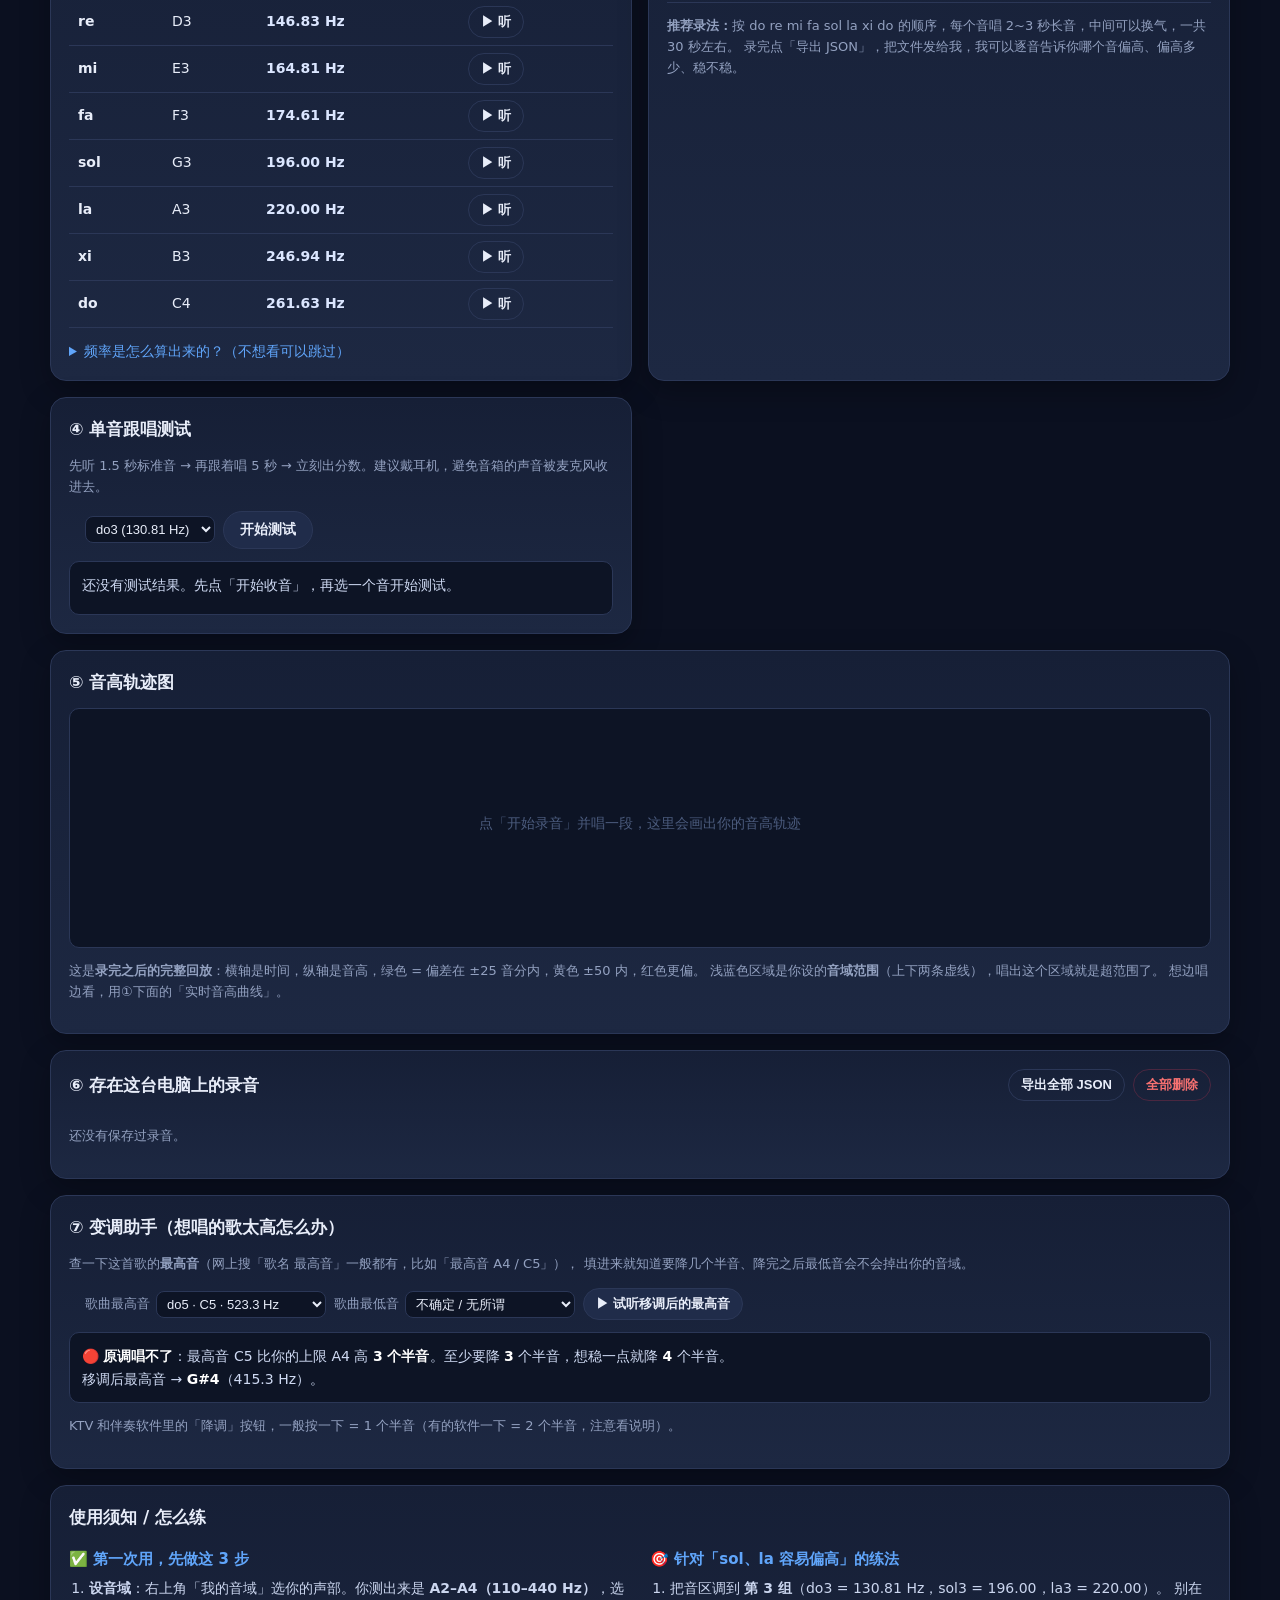
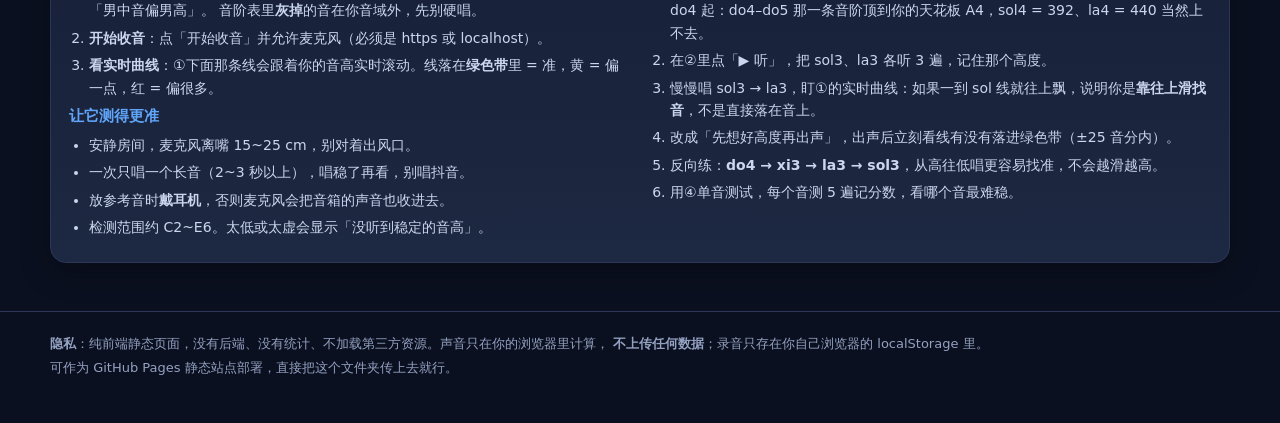
==== commit eed3653c: "feat: 音准页每日音域记录(自动记最高/最低音+跨度+声部判断+一键同步到我的音域)" ====
--- a/index.html
+++ b/index.html
@@ -95,7 +95,38 @@
     </div>
   </section>
 
+  <!-- ============ 每日音域记录 ============ -->
+  <section class="card card--wide">
+    <div class="card-head">
+      <h2>🎼 我的音域记录（每天自动记最高/最低音）</h2>
+      <div class="row wrap">
+        <button id="rangeUseBtn" class="btn btn-sm">用今天的音域更新设置</button>
+        <button id="rangeClearBtn" class="btn btn-ghost btn-sm danger">清空全部记录</button>
+      </div>
+    </div>
+    <p class="muted small">
+      开着麦克风唱就行：页面会自动记下你**唱到过的最低音和最高音**（只统计稳定唱到 ≥0.2 秒的音，避免偶尔的误判）。
+      记录只存在你浏览器本地，不上传、不进仓库。
+    </p>
+    <div id="rangeToday" class="status">还没有记录 —— 点「开始收音」唱几个音（往下探探最低、往上够够最高）。</div>
+    <div class="table-scroll">
+      <table class="stat-table">
+        <thead><tr><th>日期</th><th>最低音</th><th>最高音</th><th>跨度</th><th>声部判断</th><th></th></tr></thead>
+        <tbody id="rangeBody"><tr><td colspan="6" class="muted center">还没有记录</td></tr></tbody>
+      </table>
+    </div>
+    <details class="tip">
+      <summary>声部是怎么判断的？（口径说明）</summary>
+      <p>按常见声部的典型音域做匹配：男低音 Bass E2–E4、男中音 Baritone A2–F4、男高音 Tenor C3–C5、
+        女低音 Alto F3–F5、女中音 Mezzo A3–A5、女高音 Soprano C4–C6。</p>
+      <p>你的音域如果**下限像某个声部、上限像另一个**，就分开写 —— 比如 E2–D5 是
+        「下限像男低音、上限像男高音」，属于**很宽的男声**（Bass-Baritone 向下探、Tenor 的高度也够得到）。</p>
+    </details>
+  </section>
+
   <!-- ============ 标准频率表 ============ -->
+
+
   <section class="card">
     <div class="card-head">
       <h2>② 标准频率表（背不下来就看这里）</h2>
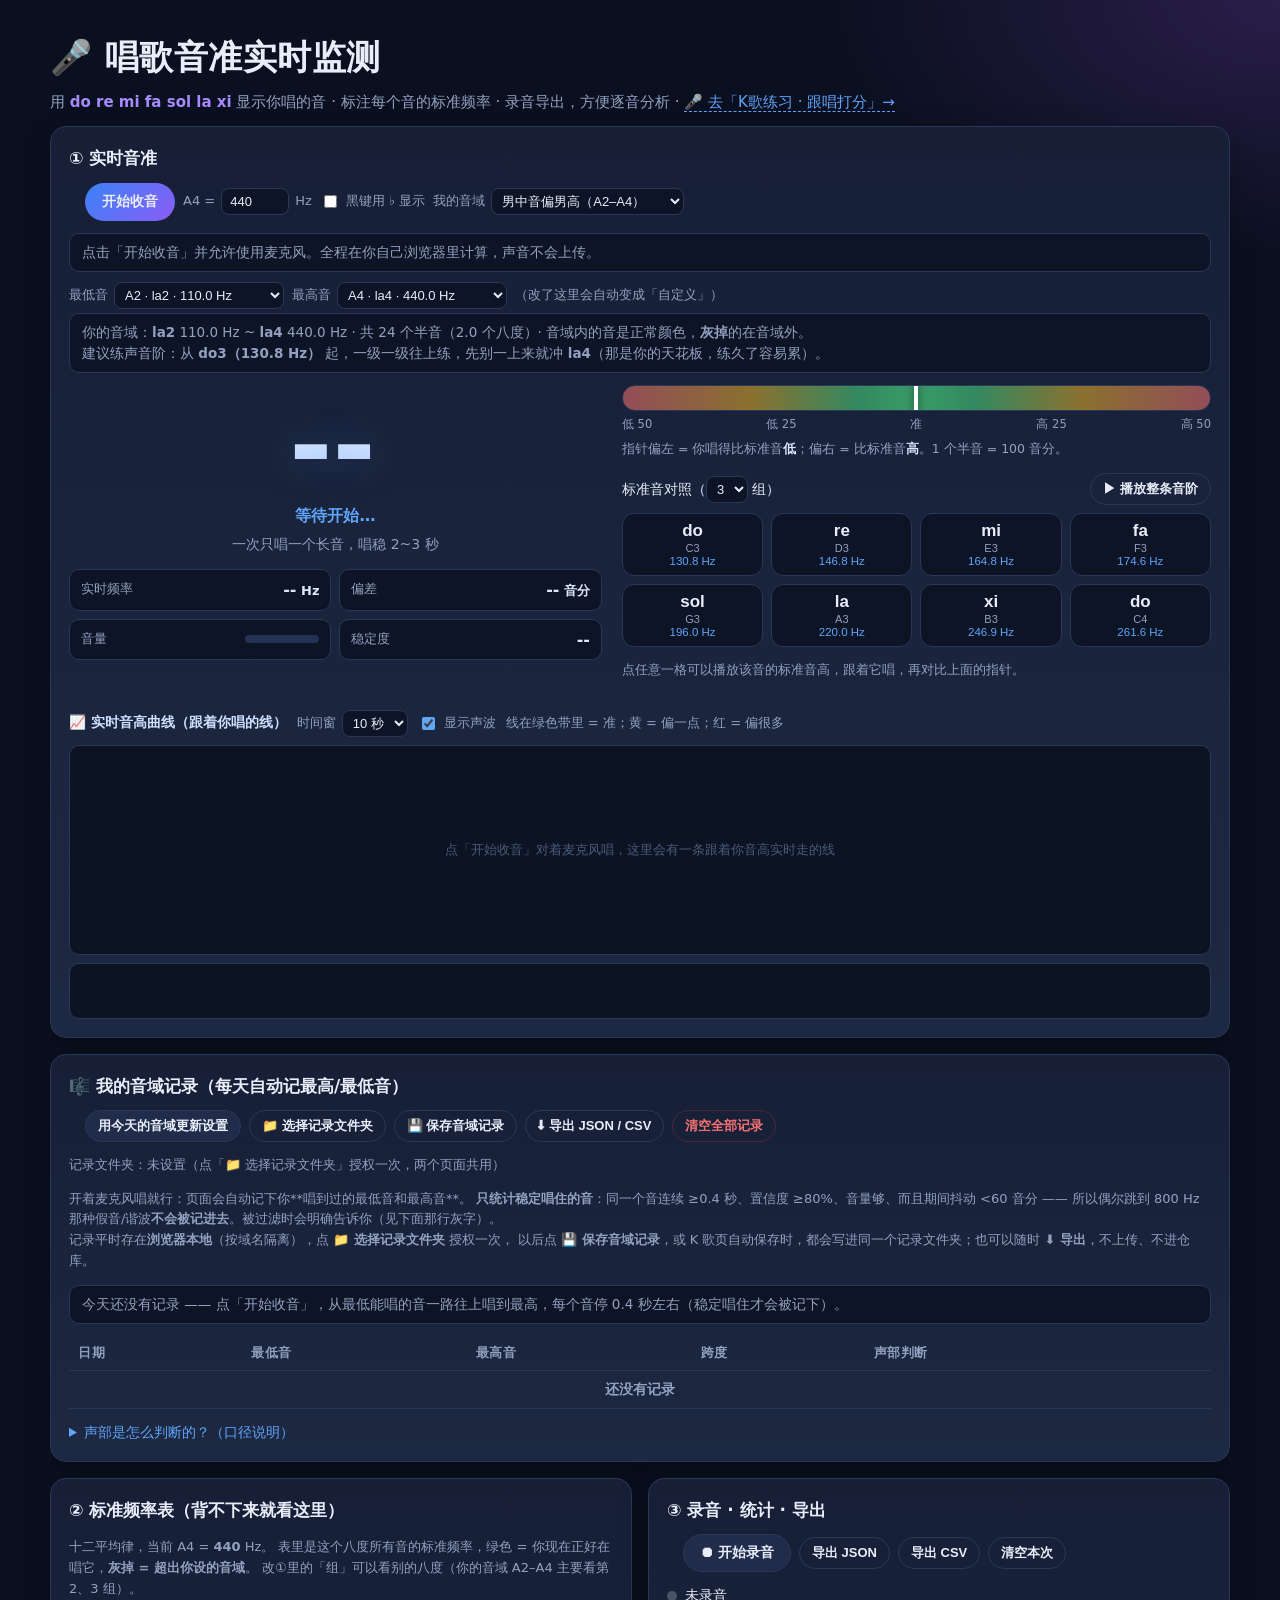
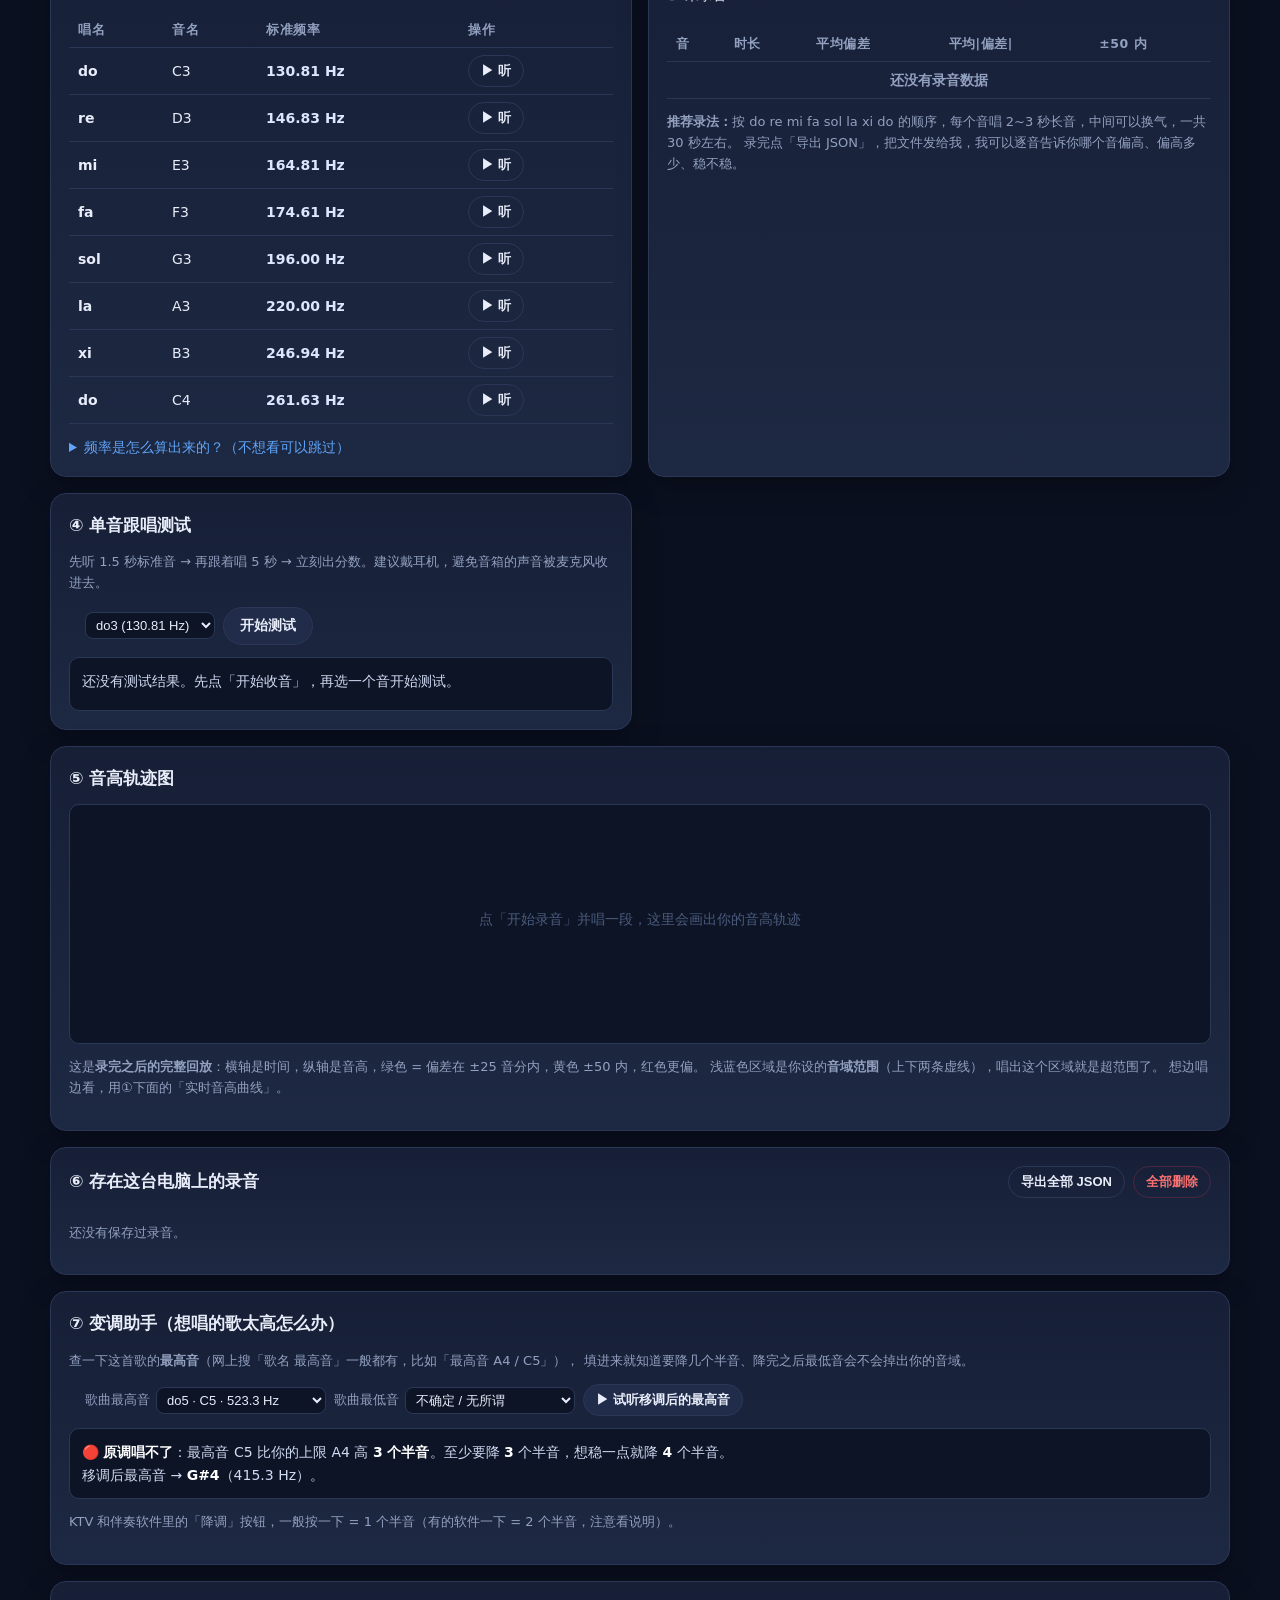
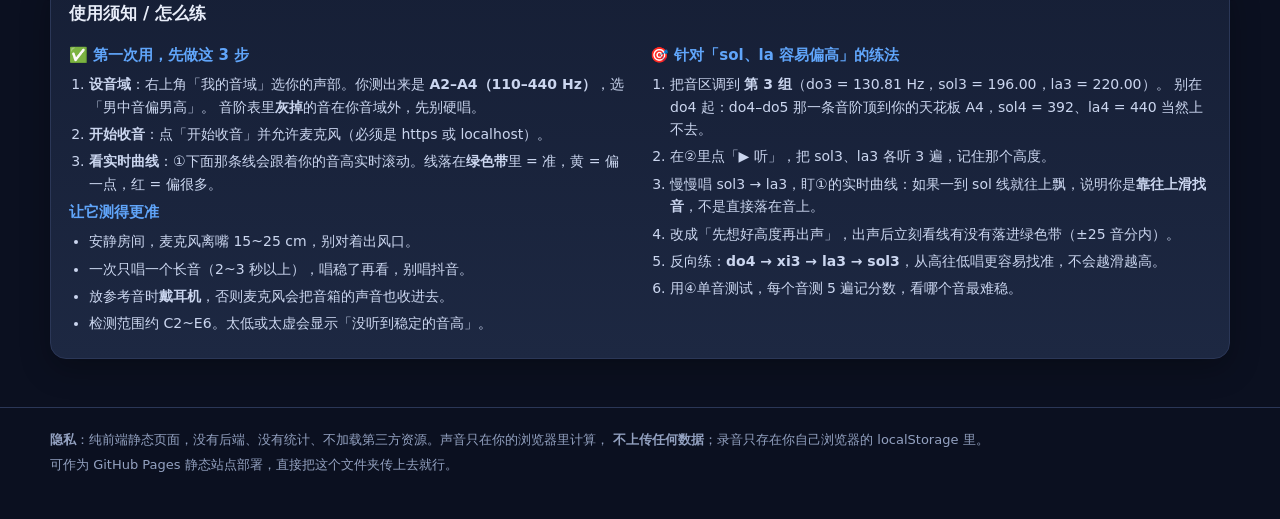
==== commit d2b87dbf: "feat: 曲库只看有人声分离版；统一音域/K歌记录文件夹；修复稳定音域判定" ====
--- a/index.html
+++ b/index.html
@@ -5,7 +5,7 @@
 <meta name="viewport" content="width=device-width, initial-scale=1" />
 <title>唱歌音准实时监测 · do re mi 调音器</title>
 <meta name="description" content="网页版实时音高检测：用 do re mi fa sol la xi 显示你唱的音、偏差音分和标准频率，可录音、导出数据用于分析音准练习。" />
-<link rel="stylesheet" href="style.css" />
+<link rel="stylesheet" href="style.css?v=7" />
 </head>
 <body>
 
@@ -101,13 +101,21 @@
       <h2>🎼 我的音域记录（每天自动记最高/最低音）</h2>
       <div class="row wrap">
         <button id="rangeUseBtn" class="btn btn-sm">用今天的音域更新设置</button>
+        <button id="rangeFolderBtn" class="btn btn-ghost btn-sm">📁 选择记录文件夹</button>
+        <button id="rangeSaveBtn" class="btn btn-ghost btn-sm">💾 保存音域记录</button>
+        <button id="rangeExportBtn" class="btn btn-ghost btn-sm">⬇ 导出 JSON / CSV</button>
         <button id="rangeClearBtn" class="btn btn-ghost btn-sm danger">清空全部记录</button>
       </div>
     </div>
+    <p id="rangeFolderName" class="muted small">记录文件夹：未设置</p>
     <p class="muted small">
-      开着麦克风唱就行：页面会自动记下你**唱到过的最低音和最高音**（只统计稳定唱到 ≥0.2 秒的音，避免偶尔的误判）。
-      记录只存在你浏览器本地，不上传、不进仓库。
+      开着麦克风唱就行：页面会自动记下你**唱到过的最低音和最高音**。
+      <b>只统计稳定唱住的音</b>：同一个音连续 ≥0.4 秒、置信度 ≥80%、音量够、而且期间抖动 &lt;60 音分 ——
+      所以偶尔跳到 800 Hz 那种假音/谐波<b>不会被记进去</b>。被过滤时会明确告诉你（见下面那行灰字）。
+      <br>记录平时存在<b>浏览器本地</b>（按域名隔离），点 <b>📁 选择记录文件夹</b> 授权一次，
+      以后点 <b>💾 保存音域记录</b>，或 K 歌页自动保存时，都会写进同一个记录文件夹；也可以随时 <b>⬇ 导出</b>，不上传、不进仓库。
     </p>
+    <p id="rangeReject" class="muted small" style="display:none;color:var(--warn)"></p>
     <div id="rangeToday" class="status">还没有记录 —— 点「开始收音」唱几个音（往下探探最低、往上够够最高）。</div>
     <div class="table-scroll">
       <table class="stat-table">
@@ -285,7 +293,8 @@
   </div>
 </footer>
 
-<script src="js/pitch.js"></script>
-<script src="js/app.js"></script>
+<script src="js/pitch.js?v=7"></script>
+<script src="js/record-folder.js?v=7"></script>
+<script src="js/app.js?v=7"></script>
 </body>
-</html>+</html>
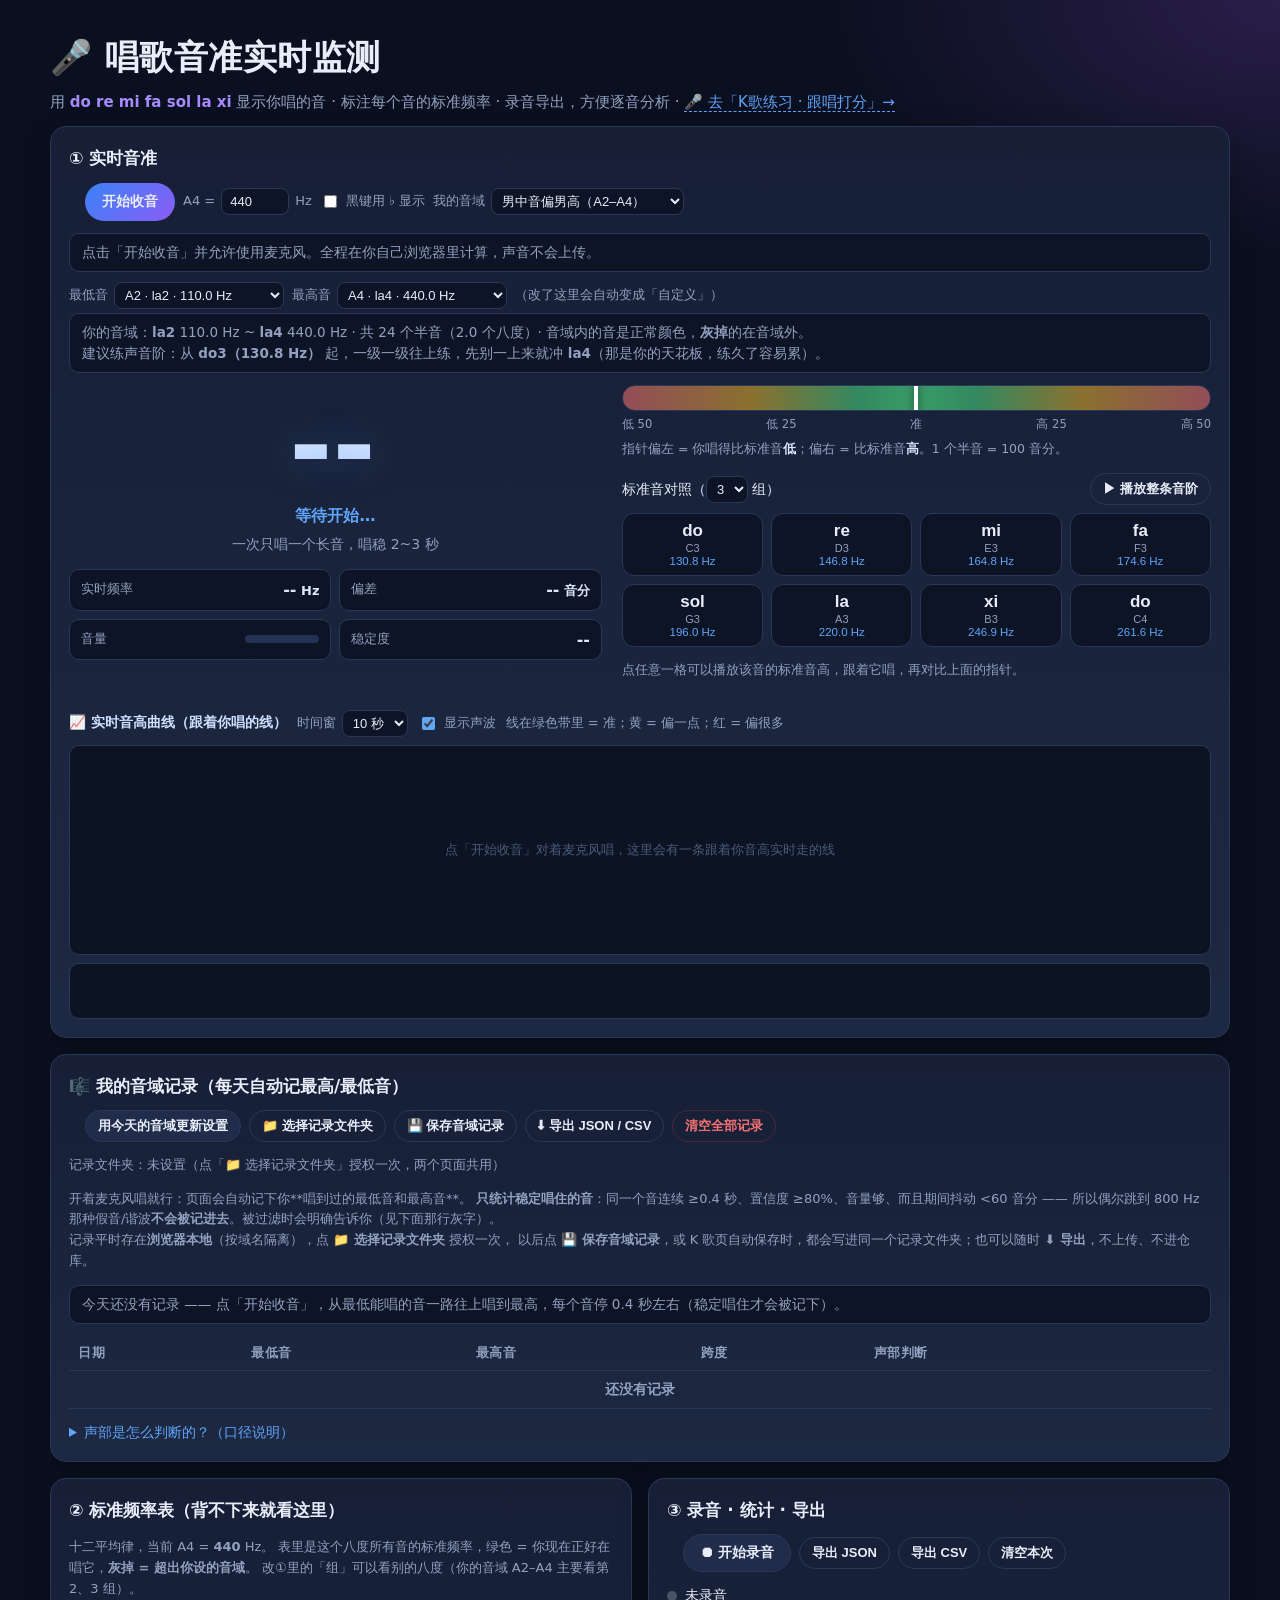
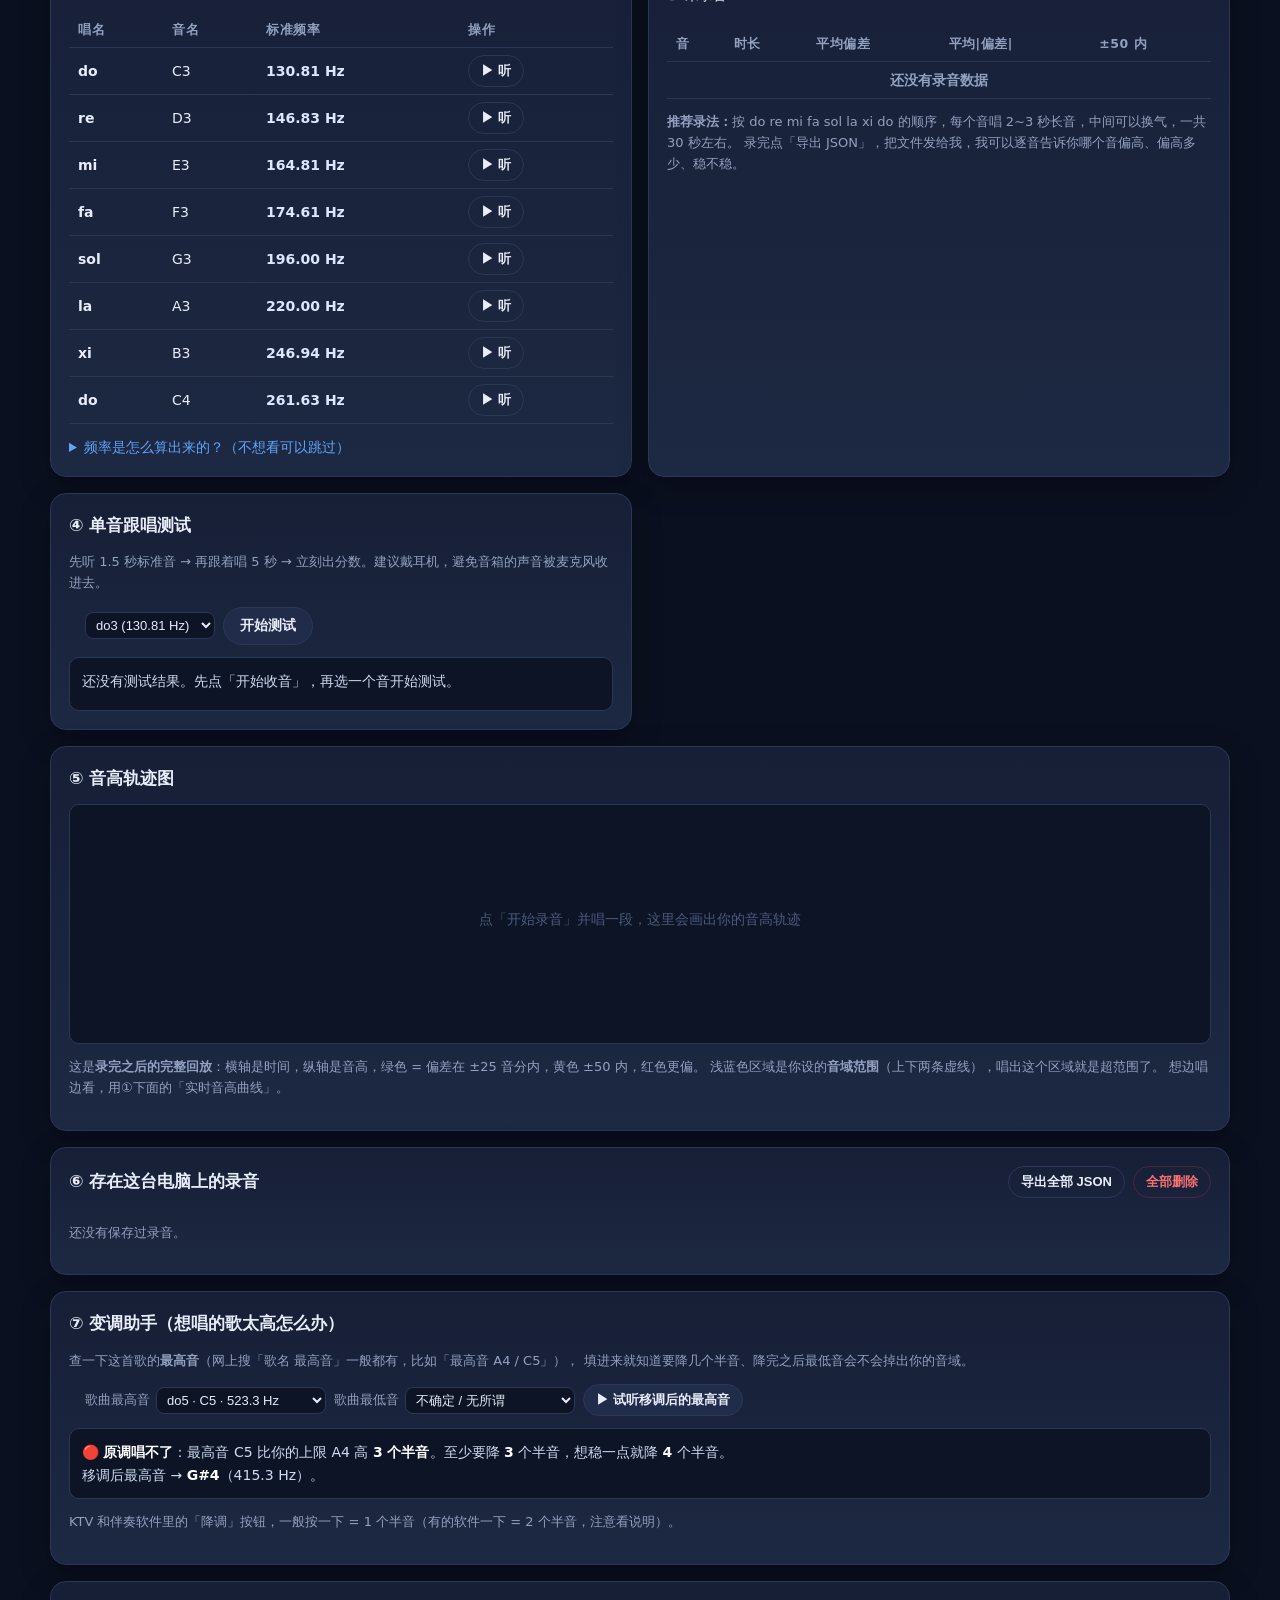
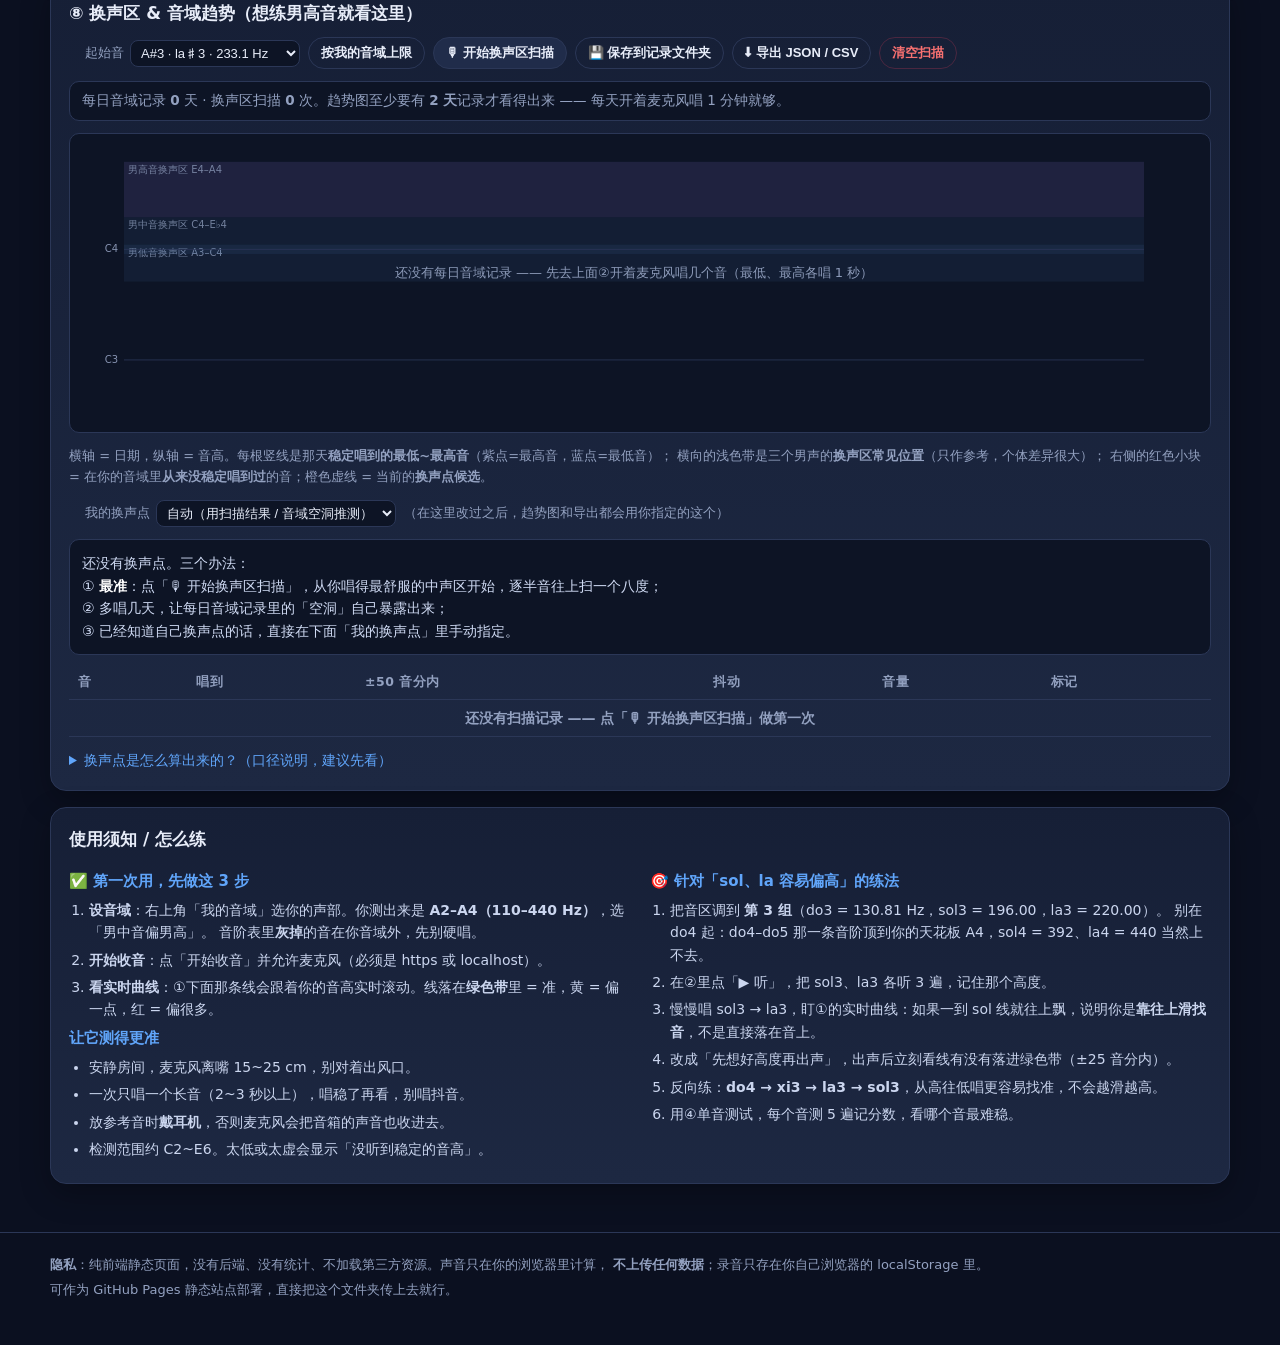
==== commit 6c92e5cc: "feat: 音准页换声区扫描 & 音域趋势（第⑧块） - index.html：新增第⑧块「换声区 & 音域趋势」——起始音选择、换声区扫描、趋势图 canvas、   手动换声点下拉、逐音表格、口径" ====
--- a/index.html
+++ b/index.html
@@ -5,7 +5,7 @@
 <meta name="viewport" content="width=device-width, initial-scale=1" />
 <title>唱歌音准实时监测 · do re mi 调音器</title>
 <meta name="description" content="网页版实时音高检测：用 do re mi fa sol la xi 显示你唱的音、偏差音分和标准频率，可录音、导出数据用于分析音准练习。" />
-<link rel="stylesheet" href="style.css?v=7" />
+<link rel="stylesheet" href="style.css?v=9" />
 </head>
 <body>
 
@@ -246,6 +246,65 @@
     </div>
     <div id="shiftOut" class="prac-result">先在上面选这首歌的最高音。</div>
     <p class="muted small">KTV 和伴奏软件里的「降调」按钮，一般按一下 = 1 个半音（有的软件一下 = 2 个半音，注意看说明）。</p>
+  </section>
+
+  <!-- ============ 换声区 & 音域趋势 ============ -->
+  <section class="card card--wide">
+    <div class="card-head">
+      <h2>⑧ 换声区 &amp; 音域趋势（想练男高音就看这里）</h2>
+      <div class="row wrap">
+        <label class="field">起始音 <select id="passStartSel" class="mini-select"></select></label>
+        <button id="passUseRangeBtn" class="btn btn-ghost btn-sm">按我的音域上限</button>
+        <button id="passScanBtn" class="btn btn-sm">🎙 开始换声区扫描</button>
+        <button id="passSaveBtn" class="btn btn-ghost btn-sm">💾 保存到记录文件夹</button>
+        <button id="passExportBtn" class="btn btn-ghost btn-sm">⬇ 导出 JSON / CSV</button>
+        <button id="passClearBtn" class="btn btn-ghost btn-sm danger">清空扫描</button>
+      </div>
+    </div>
+
+    <p id="passStatus" class="status"></p>
+
+    <canvas id="trendChart" class="chart trend-chart"></canvas>
+    <p class="muted small">
+      横轴 = 日期，纵轴 = 音高。每根竖线是那天<b>稳定唱到的最低~最高音</b>（紫点=最高音，蓝点=最低音）；
+      横向的浅色带是三个男声的<b>换声区常见位置</b>（只作参考，个体差异很大）；
+      右侧的红色小块 = 在你的音域里<b>从来没稳定唱到过</b>的音；橙色虚线 = 当前的<b>换声点候选</b>。
+    </p>
+
+    <div class="row wrap">
+      <label class="field">我的换声点
+        <select id="passManualSel" class="mini-select"></select>
+      </label>
+      <span class="muted small">（在这里改过之后，趋势图和导出都会用你指定的这个）</span>
+    </div>
+
+    <div id="passResult" class="prac-result"></div>
+
+    <div class="table-scroll">
+      <table class="stat-table">
+        <thead><tr><th>音</th><th>唱到</th><th>±50 音分内</th><th>抖动</th><th>音量</th><th>标记</th></tr></thead>
+        <tbody id="passBody"><tr><td colspan="6" class="muted center">还没有扫描记录</td></tr></tbody>
+      </table>
+    </div>
+
+    <details class="tip">
+      <summary>换声点是怎么算出来的？（口径说明，建议先看）</summary>
+      <p><b>为什么男高音要盯这个：</b>决定声部（男高音 / 男中音 / 男低音）的是声带长度厚度和声道大小，练不出来；
+        但「换声区唱得好不好」几乎全看技术。换声点 = 从胸声往上、发声方式必须<b>换挡</b>的那个音，
+        男高音通常在 E4–A4 附近，男中音在 C4–E♭4 附近。练混声就是练这一段，硬顶只会伤声带。</p>
+      <p><b>扫描怎么做的：</b>从你选的起始音开始，逐半音往上，每个音<b>先听 1.2 秒参考音、再跟着唱 2.2 秒</b>，
+        一共 12 个音（一个八度）。请<b>戴耳机</b>，音量保持和平时一样。</p>
+      <p><b>换声点怎么判：</b>基线取这次扫描里<b>最下面那 1/3 的音</b>（它们一定还在胸声里），然后在往上走的音里找四条线索，
+        任意两条连着的音同时出现才算（避免偶发抖动误判）——
+        ① 音高抖动突然明显变大（往上硬顶）；② 唱住的比例骤降；③ 音量突然要加大到 1.8 倍以上；
+        ④ 音量突然掉到一半（换到假声 / 漏气）。如果从某个音往上<b>基本唱不出来</b>，那报出来的是
+        「当前高音上限」而不是换声点 —— 这两件事不一样，别搞混。</p>
+      <p><b>「没唱到过」是什么：</b>把每天记录里稳定唱住的音汇总起来，在你的最低~最高音之间，
+        一次都没被稳定唱到过的音会画在右边。音域中间的洞往往就是换声区；但底部或顶部的一整段空缺
+        更可能只是「还没试过」，所以只把<b>音域上半段、宽 2~7 个半音</b>的洞拿来当换声区候选。</p>
+      <p>所有数据仍然只存在<b>浏览器本地</b>（<span class="mono">localStorage: vpm.passaggio.v1</span> 和
+        <span class="mono">vpm.range.v1</span>），不上传、不进仓库。</p>
+    </details>
   </section>
 
   <!-- ============ 说明 ============ -->
@@ -293,8 +352,8 @@
   </div>
 </footer>
 
-<script src="js/pitch.js?v=7"></script>
-<script src="js/record-folder.js?v=7"></script>
-<script src="js/app.js?v=7"></script>
+<script src="js/pitch.js?v=8"></script>
+<script src="js/record-folder.js?v=8"></script>
+<script src="js/app.js?v=9"></script>
 </body>
 </html>
--- a/style.css
+++ b/style.css
@@ -242,4 +242,20 @@
 .scope.hidden { display: none; }
 /* 页面互跳链接 */
 .back { color: var(--accent); text-decoration: none; border-bottom: 1px dashed var(--accent); }
-.back:hover { color: #fff; }+.back:hover { color: #fff; }
+
+/* ===== 换声区 & 音域趋势 ===== */
+.trend-chart { height: 300px; }
+.pass-tag {
+  display: inline-block; font-size: 11.5px; line-height: 1.5;
+  border-radius: 999px; padding: 0 8px; margin: 1px 4px 1px 0;
+  border: 1px solid var(--line); color: var(--muted); white-space: nowrap;
+}
+.pass-tag.ok { color: var(--ok); border-color: #24503a; }
+.pass-tag.warn { color: var(--warn); border-color: #4a3a1e; }
+.pass-tag.bad { color: var(--bad); border-color: #4a2740; }
+tr.pass-break td { background: rgba(251,191,36,.14); }
+#passResult .muted { color: var(--muted); }
+@media (max-width: 860px) {
+  .trend-chart { height: 240px; }
+}
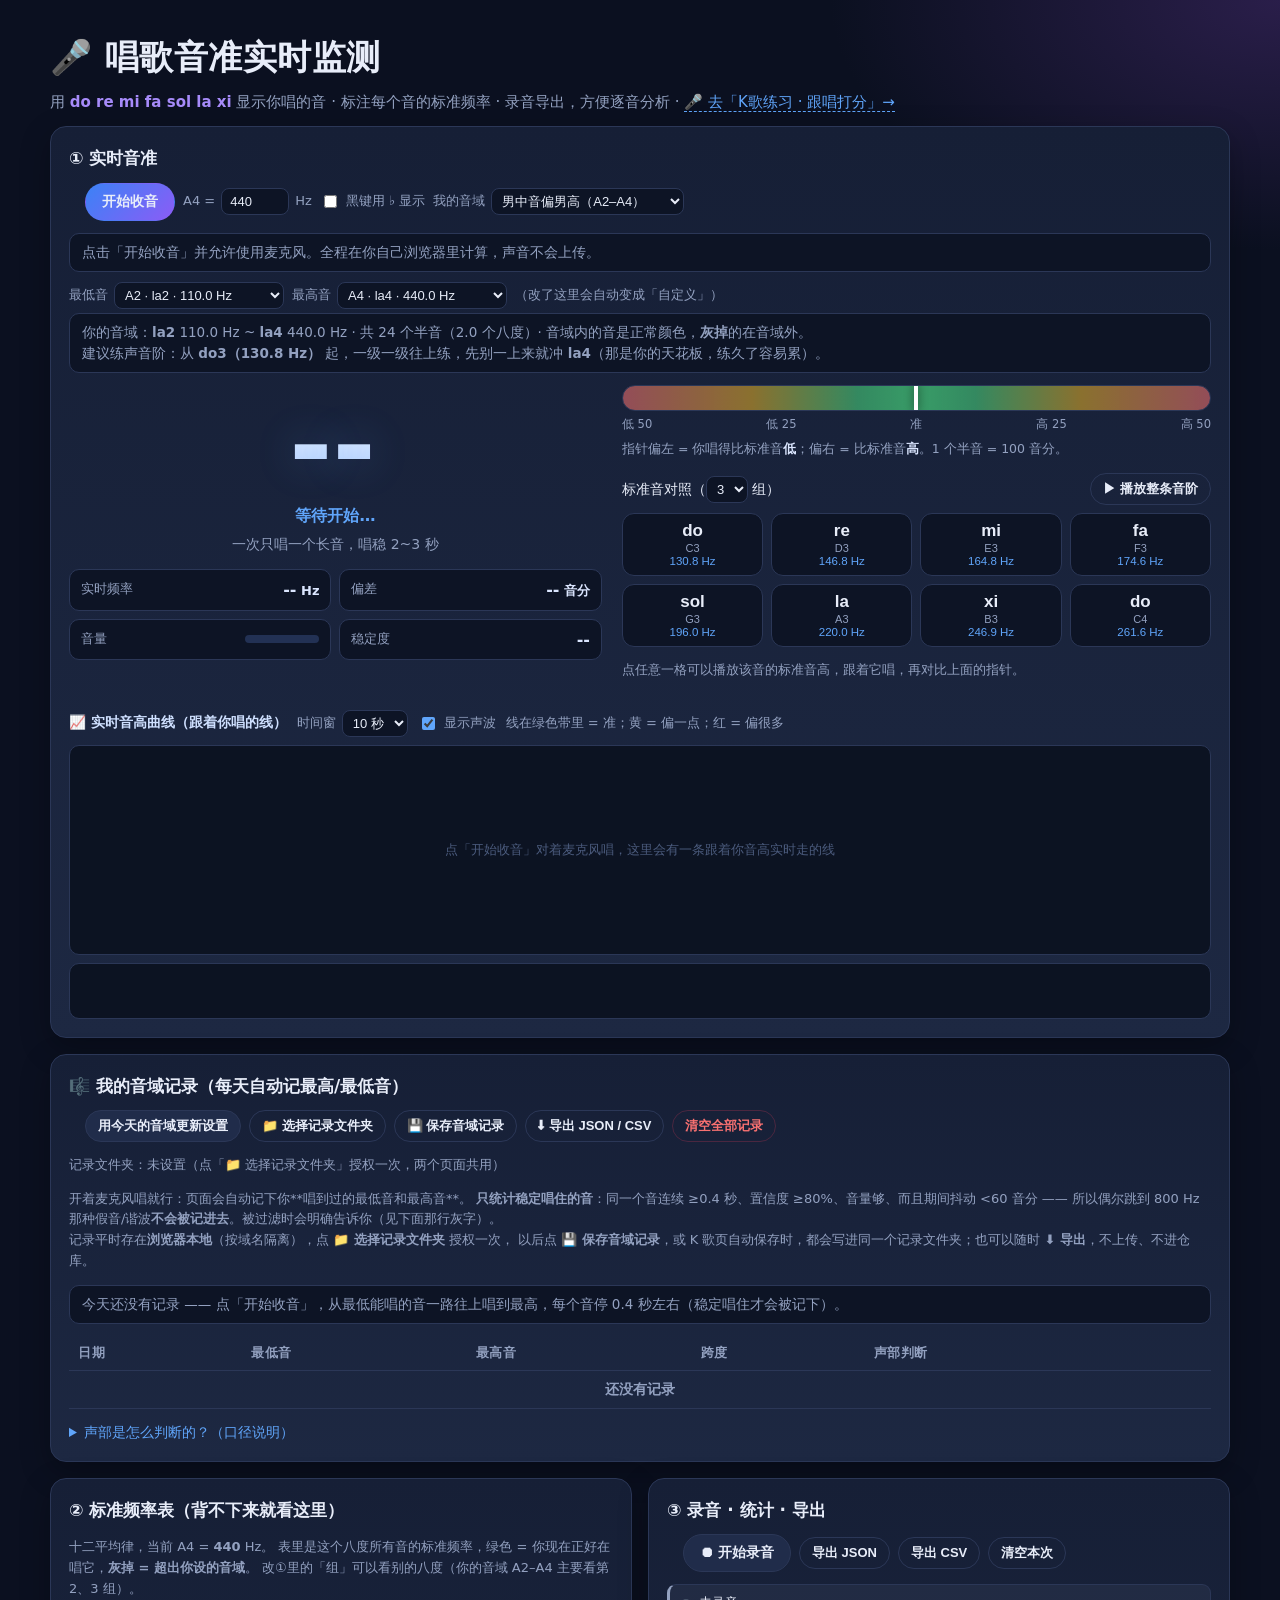
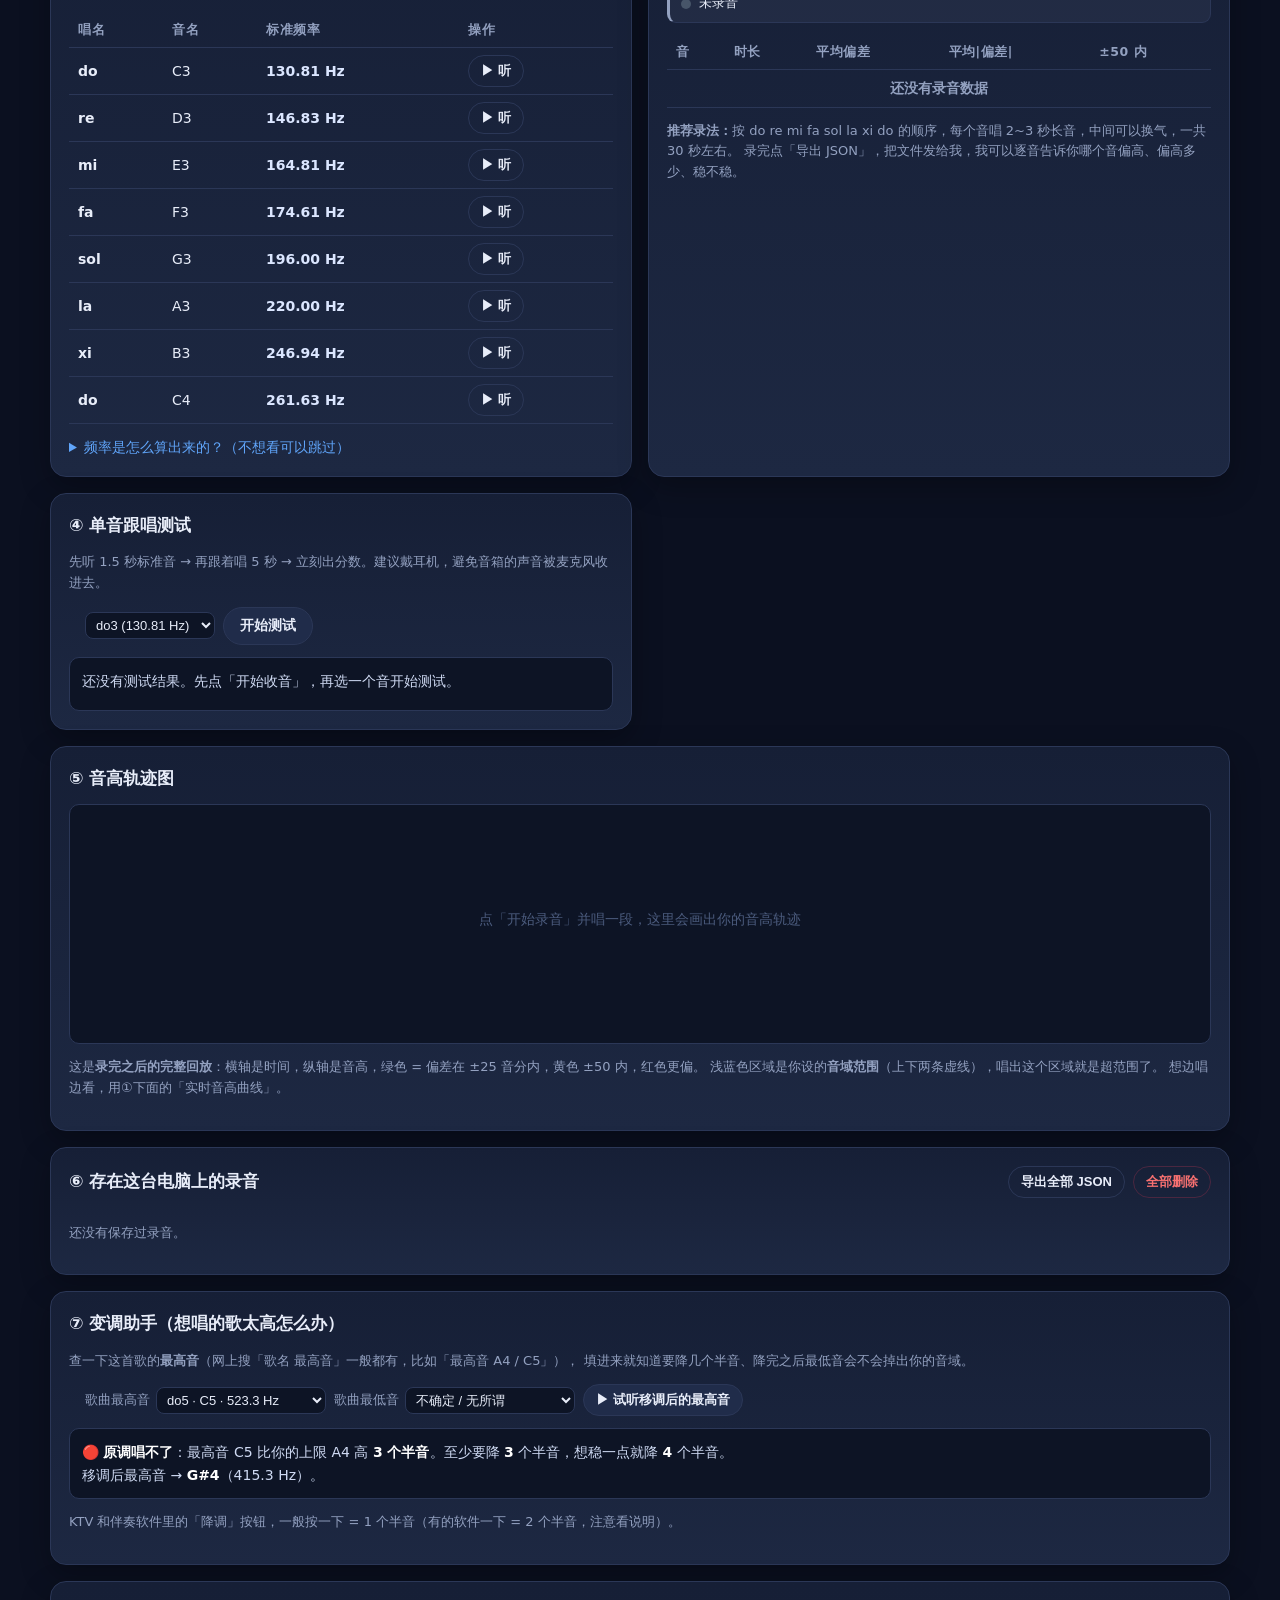
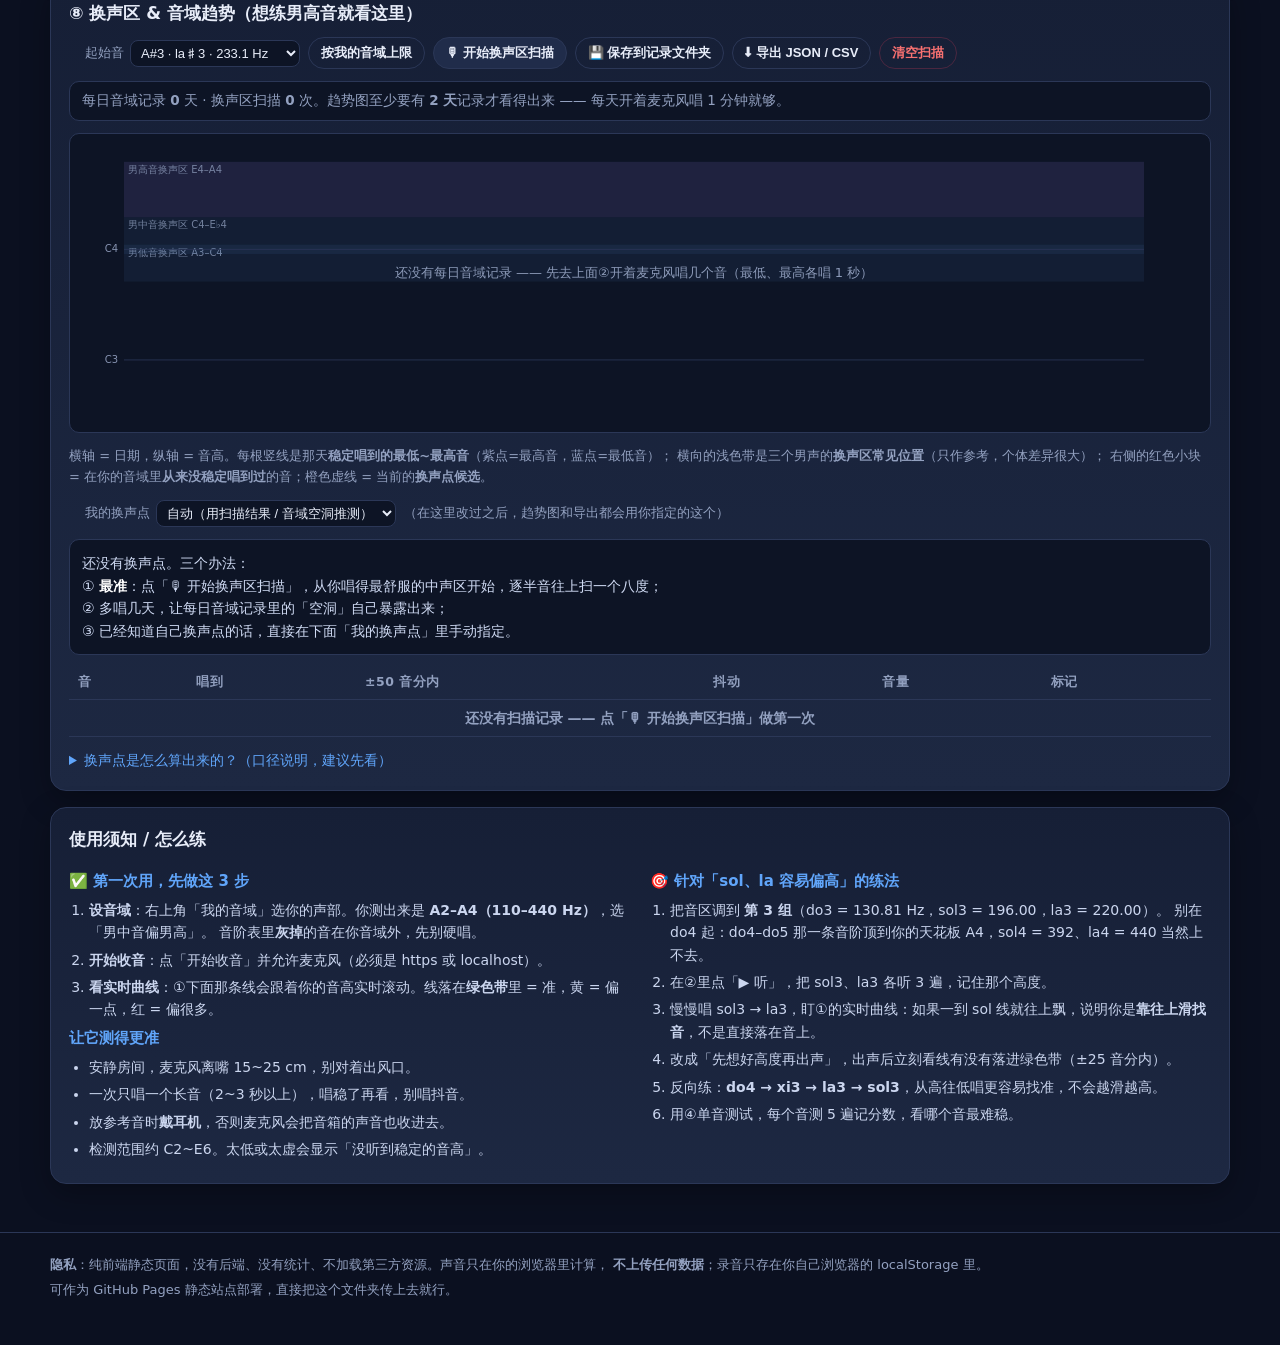
==== commit 45747eee: "fix: 保存到文件夹点了没反应 —— 现在每一步都有可见反馈，失败自动改成下载 线上 GitHub Pages 上点「保存这一段到文件夹」什么都不发生：pickPromise 挂起或 AbortEr" ====
--- a/index.html
+++ b/index.html
@@ -5,7 +5,7 @@
 <meta name="viewport" content="width=device-width, initial-scale=1" />
 <title>唱歌音准实时监测 · do re mi 调音器</title>
 <meta name="description" content="网页版实时音高检测：用 do re mi fa sol la xi 显示你唱的音、偏差音分和标准频率，可录音、导出数据用于分析音准练习。" />
-<link rel="stylesheet" href="style.css?v=9" />
+<link rel="stylesheet" href="style.css?v=10" />
 </head>
 <body>
 
@@ -108,6 +108,7 @@
       </div>
     </div>
     <p id="rangeFolderName" class="muted small">记录文件夹：未设置</p>
+    <p id="rangeStatus" class="rec-status" hidden></p>
     <p class="muted small">
       开着麦克风唱就行：页面会自动记下你**唱到过的最低音和最高音**。
       <b>只统计稳定唱住的音</b>：同一个音连续 ≥0.4 秒、置信度 ≥80%、音量够、而且期间抖动 &lt;60 音分 ——
@@ -353,7 +354,7 @@
 </footer>
 
 <script src="js/pitch.js?v=8"></script>
-<script src="js/record-folder.js?v=8"></script>
-<script src="js/app.js?v=9"></script>
+<script src="js/record-folder.js?v=9"></script>
+<script src="js/app.js?v=10"></script>
 </body>
 </html>
--- a/style.css
+++ b/style.css
@@ -258,4 +258,17 @@
 #passResult .muted { color: var(--muted); }
 @media (max-width: 860px) {
   .trend-chart { height: 240px; }
-}+}
+
+/* ===== 保存类提示（写文件夹 / 下载兜底）===== */
+.rec-status {
+  margin: 8px 0 2px; padding: 8px 11px; border-radius: 9px; line-height: 1.6;
+  border: 1px solid var(--line); border-left: 3px solid var(--muted);
+  background: rgba(148, 163, 184, .08); font-size: 13px;
+}
+.rec-status[hidden] { display: none; }
+.rec-status.info { border-left-color: #60a5fa; }
+.rec-status.ok   { border-left-color: var(--ok); background: rgba(74, 222, 128, .10); }
+.rec-status.warn { border-left-color: var(--warn); background: rgba(251, 191, 36, .10); }
+.rec-status.err  { border-left-color: var(--bad); background: rgba(248, 113, 113, .10); }
+.rec-status code { word-break: break-all; }
